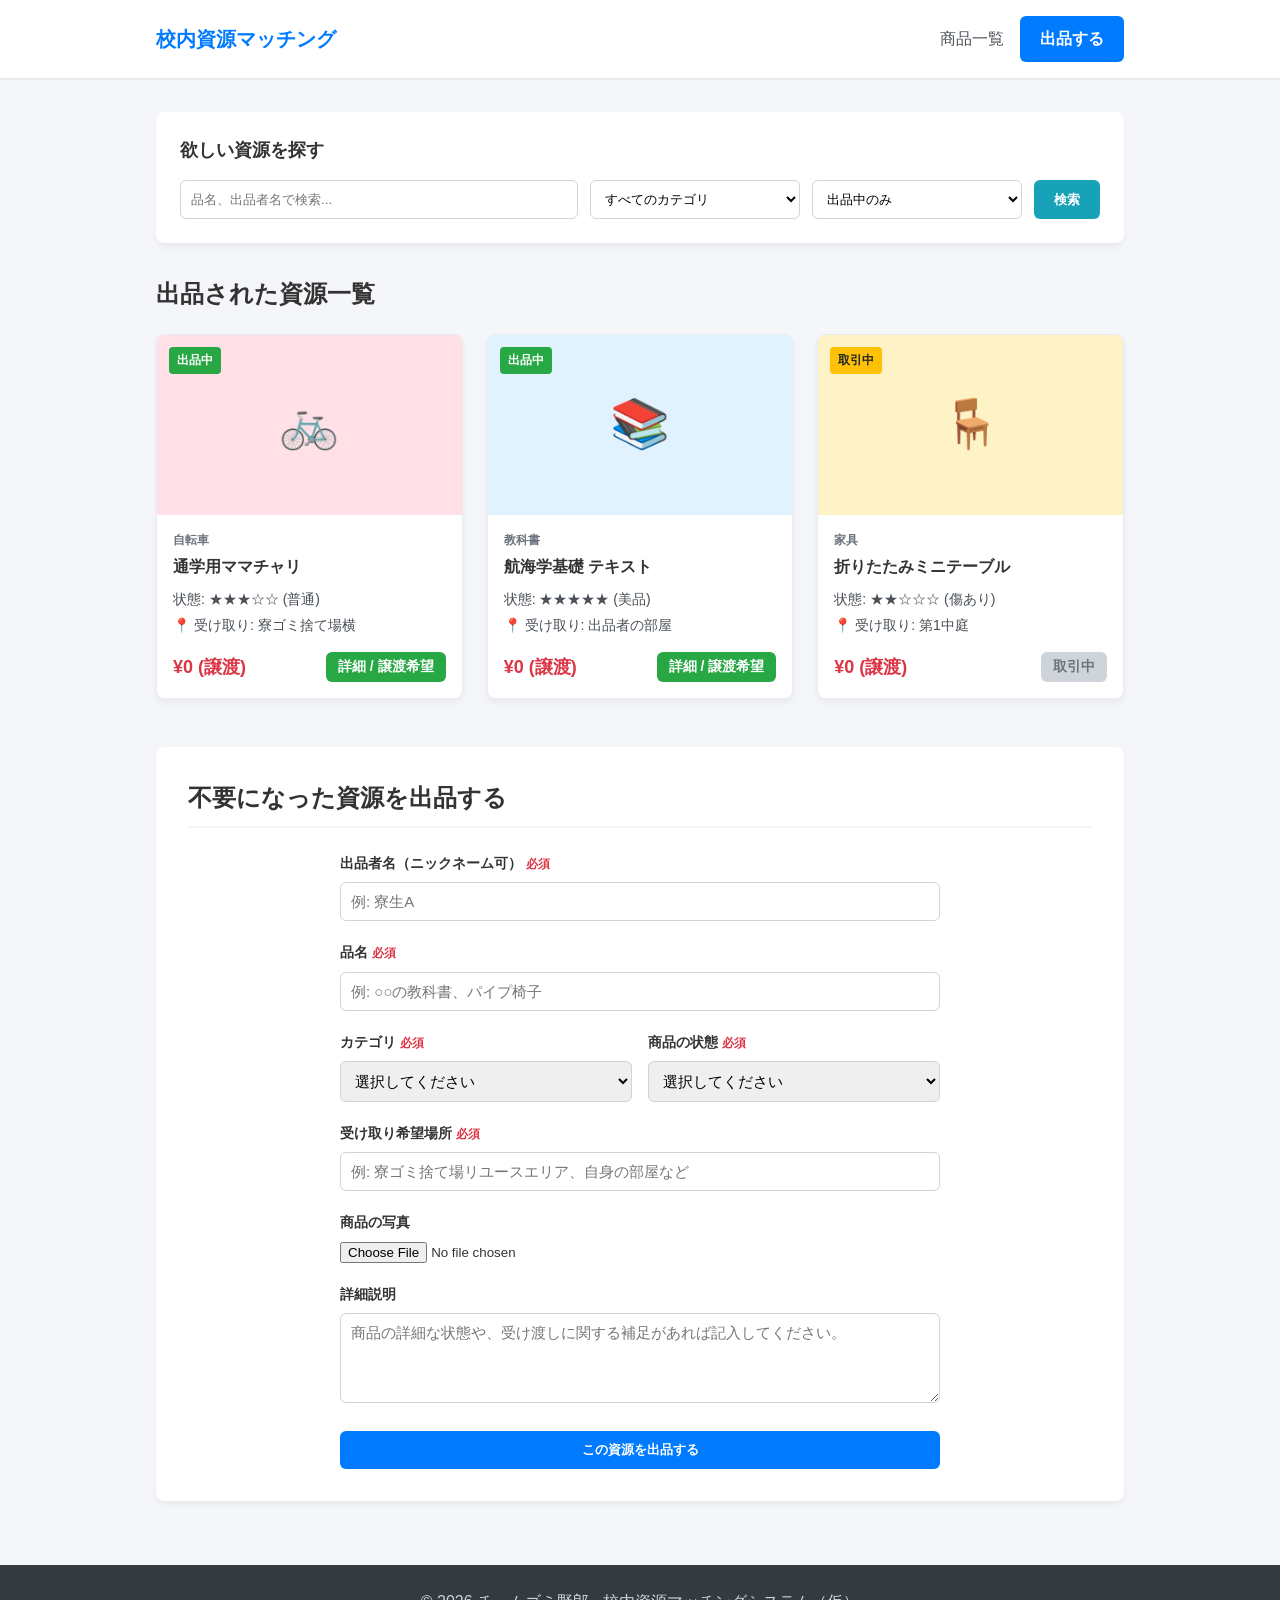
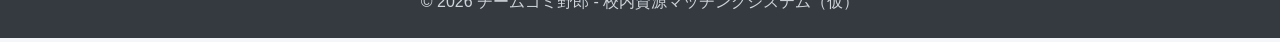
==== Pages/main.html @ 3bc469ee "added main.html and style.css for the webpages of buyer and seller (references)" ====
<!DOCTYPE html>
<html lang="ja">
<head>
    <meta charset="UTF-8">
    <meta name="viewport" content="width=device-width, initial-scale=1.0">
    <title>校内資源マッチングシステム（仮）</title>
    <link rel="stylesheet" href="style.css">
</head>
<body>

    <!-- ヘッダー -->
    <header class="header">
        <div class="header-container">
            <h1 class="logo">校内資源マッチング</h1>
            <nav class="nav">
                <a href="#product-list" class="nav-link">商品一覧</a>
                <a href="#sell-form" class="btn btn-primary">出品する</a>
            </nav>
        </div>
    </header>

    <main class="main-container">

        <!-- 検索・絞り込みエリア -->
        <section class="search-section">
            <h2>欲しい資源を探す</h2>
            <form class="search-form" onsubmit="return false;">
                <input type="text" placeholder="品名、出品者名で検索..." class="search-input">
                <select class="search-select">
                    <option value="">すべてのカテゴリ</option>
                    <option value="bicycle">自転車</option>
                    <option value="furniture">家具</option>
                    <option value="textbook">教科書</option>
                    <option value="others">その他</option>
                </select>
                <select class="search-select">
                    <option value="available">出品中のみ</option>
                    <option value="all">すべて表示</option>
                </select>
                <button type="button" class="btn btn-search">検索</button>
            </form>
        </section>

        <!-- 商品一覧エリア -->
        <section id="product-list" class="products-section">
            <h2>出品された資源一覧</h2>
            <div class="products-grid">
                
                <!-- 商品カード 1 -->
                <div class="product-card">
                    <div class="product-badge badge-available">出品中</div>
                    <div class="product-img-placeholder" style="background-color: #ffe0e6; color: #ff4d6d;">🚲</div>
                    <div class="product-info">
                        <span class="product-category">自転車</span>
                        <h3 class="product-title">通学用ママチャリ</h3>
                        <p class="product-status-text">状態: ★★★☆☆ (普通)</p>
                        <p class="product-location">📍 受け取り: 寮ゴミ捨て場横</p>
                        <div class="product-footer">
                            <span class="product-price">¥0 (譲渡)</span>
                            <button class="btn btn-secondary btn-sm">詳細 / 譲渡希望</button>
                        </div>
                    </div>
                </div>

                <!-- 商品カード 2 -->
                <div class="product-card">
                    <div class="product-badge badge-available">出品中</div>
                    <div class="product-img-placeholder" style="background-color: #e0f2fe; color: #0284c7;">📚</div>
                    <div class="product-info">
                        <span class="product-category">教科書</span>
                        <h3 class="product-title">航海学基礎 テキスト</h3>
                        <p class="product-status-text">状態: ★★★★★ (美品)</p>
                        <p class="product-location">📍 受け取り: 出品者の部屋</p>
                        <div class="product-footer">
                            <span class="product-price">¥0 (譲渡)</span>
                            <button class="btn btn-secondary btn-sm">詳細 / 譲渡希望</button>
                        </div>
                    </div>
                </div>

                <!-- 商品カード 3 -->
                <div class="product-card">
                    <div class="product-badge badge-trading">取引中</div>
                    <div class="product-img-placeholder" style="background-color: #fef3c7; color: #d97706;">🪑</div>
                    <div class="product-info">
                        <span class="product-category">家具</span>
                        <h3 class="product-title">折りたたみミニテーブル</h3>
                        <p class="product-status-text">状態: ★★☆☆☆ (傷あり)</p>
                        <p class="product-location">📍 受け取り: 第1中庭</p>
                        <div class="product-footer">
                            <span class="product-price">¥0 (譲渡)</span>
                            <button class="btn btn-disabled btn-sm" disabled>取引中</button>
                        </div>
                    </div>
                </div>

            </div>
        </section>

        <!-- 出品フォームエリア -->
        <section id="sell-form" class="sell-section">
            <h2>不要になった資源を出品する</h2>
            <form class="form-container" onsubmit="return false;">
                <div class="form-group">
                    <label class="form-label">出品者名（ニックネーム可） <span class="required">必須</span></label>
                    <input type="text" class="form-control" placeholder="例: 寮生A" required>
                </div>

                <div class="form-group">
                    <label class="form-label">品名 <span class="required">必須</span></label>
                    <input type="text" class="form-control" placeholder="例: ○○の教科書、パイプ椅子" required>
                </div>

                <div class="form-row">
                    <div class="form-group">
                        <label class="form-label">カテゴリ <span class="required">必須</span></label>
                        <select class="form-control" required>
                            <option value="">選択してください</option>
                            <option value="bicycle">自転車</option>
                            <option value="furniture">家具</option>
                            <option value="textbook">教科書</option>
                            <option value="others">その他</option>
                        </select>
                    </div>
                    <div class="form-group">
                        <label class="form-label">商品の状態 <span class="required">必須</span></label>
                        <select class="form-control" required>
                            <option value="">選択してください</option>
                            <option value="5">★★★★★ (未使用に近い)</option>
                            <option value="4">★★★★☆ (目立った傷なし)</option>
                            <option value="3">★★★☆☆ (やや傷あり・普通)</option>
                            <option value="2">★★☆☆☆ (状態が悪い)</option>
                        </select>
                    </div>
                </div>

                <div class="form-group">
                    <label class="form-label">受け取り希望場所 <span class="required">必須</span></label>
                    <input type="text" class="form-control" placeholder="例: 寮ゴミ捨て場リユースエリア、自身の部屋など" required>
                </div>

                <div class="form-group">
                    <label class="form-label">商品の写真</label>
                    <input type="file" class="form-control-file">
                </div>

                <div class="form-group">
                    <label class="form-label">詳細説明</label>
                    <textarea class="form-control text-area" rows="4" placeholder="商品の詳細な状態や、受け渡しに関する補足があれば記入してください。"></textarea>
                </div>

                <button type="submit" class="btn btn-primary btn-block">この資源を出品する</button>
            </form>
        </section>

    </main>

    <!-- フッター -->
    <footer class="footer">
        <p>&copy; 2026 チームゴミ野郎 - 校内資源マッチングシステム（仮）</p>
    </footer>

</body>
</html>
---- Pages/style.css ----
/* ==========================================
   共通・リセット設定
   ========================================== */
* {
    box-sizing: border-box; /* サイズ計算のズレを防ぐ */
    margin: 0;
    padding: 0;
}

body {
    font-family: 'Helvetica Neue', Arial, sans-serif;
    background-color: #f4f6f9;
    color: #333;
    line-height: 1.6;
}

/* ==========================================
   レイアウト・コンテナ
   ========================================== */
.main-container {
    max-width: 1000px;
    margin: 32px auto;
    padding: 0 16px;
}

/* ==========================================
   コンポーネント: ボタン
   ========================================== */
.btn {
    display: inline-block;
    padding: 10px 20px;
    border: none;
    border-radius: 6px;
    font-weight: bold;
    cursor: pointer;
    text-decoration: none;
    transition: background-color 0.2s;
    text-align: center;
}

.btn-primary {
    background-color: #007bff;
    color: #fff;
}
.btn-primary:hover {
    background-color: #0056b3;
}

.btn-secondary {
    background-color: #28a745;
    color: #fff;
}
.btn-secondary:hover {
    background-color: #218838;
}

.btn-search {
    background-color: #17a2b8;
    color: #fff;
}
.btn-search:hover {
    background-color: #138496;
}

.btn-disabled {
    background-color: #ced4da;
    color: #6c757d;
    cursor: not-allowed;
}

.btn-sm {
    padding: 6px 12px;
    font-size: 14px;
}

.btn-block {
    display: block;
    width: 100%;
}

/* ==========================================
   ヘッダー & フッター
   ========================================== */
.header {
    background-color: #fff;
    border-bottom: 2px solid #e9ecef;
    position: sticky;
    top: 0;
    z-index: 100;
}

.header-container {
    max-width: 1000px;
    margin: 0 auto;
    padding: 16px;
    display: flex;
    justify-content: space-between;
    align-items: center;
}

.logo {
    font-size: 20px;
    color: #007bff;
}

.nav {
    display: flex;
    align-items: center;
    gap: 16px;
}

.nav-link {
    color: #495057;
    text-decoration: none;
    font-weight: 500;
}

.nav-link:hover {
    color: #007bff;
}

.footer {
    text-align: center;
    padding: 24px;
    background-color: #343a40;
    color: #ced4da;
    margin-top: 64px;
}

/* ==========================================
   検索セクション
   ========================================== */
.search-section {
    background-color: #fff;
    padding: 24px;
    border-radius: 8px;
    box-shadow: 0 4px 6px rgba(0,0,0,0.05);
    margin-bottom: 32px;
}

.search-section h2 {
    margin-bottom: 16px;
    font-size: 18px;
}

.search-form {
    display: flex;
    gap: 12px;
    flex-wrap: wrap;
}

.search-input {
    flex: 2;
    min-width: 200px;
    padding: 10px;
    border: 1px solid #ced4da;
    border-radius: 6px;
}

.search-select {
    flex: 1;
    min-width: 150px;
    padding: 10px;
    border: 1px solid #ced4da;
    border-radius: 6px;
    background-color: #fff;
}

/* ==========================================
   商品一覧（グリッド）
   ========================================== */
.products-section {
    margin-bottom: 48px;
}

.products-section h2 {
    margin-bottom: 20px;
}

.products-grid {
    display: grid;
    grid-template-columns: repeat(auto-fill, minmax(280px, 1fr));
    gap: 24px;
}

.product-card {
    background-color: #fff;
    border-radius: 8px;
    overflow: hidden;
    box-shadow: 0 4px 6px rgba(0,0,0,0.05);
    position: relative;
    border: 1px solid #e9ecef;
    display: flex;
    flex-direction: column;
}

.product-badge {
    position: absolute;
    top: 12px;
    left: 12px;
    padding: 4px 8px;
    border-radius: 4px;
    font-size: 12px;
    font-weight: bold;
    z-index: 1;
}

.badge-available {
    background-color: #28a745;
    color: #fff;
}

.badge-trading {
    background-color: #ffc107;
    color: #212529;
}

.product-img-placeholder {
    height: 180px;
    display: flex;
    align-items: center;
    justify-content: center;
    font-size: 48px;
}

.product-info {
    padding: 16px;
    display: flex;
    flex-direction: column;
    flex-grow: 1;
}

.product-category {
    font-size: 12px;
    color: #6c757d;
    text-transform: uppercase;
    font-weight: bold;
}

.product-title {
    font-size: 16px;
    margin: 4px 0 8px 0;
}

.product-status-text, .product-location {
    font-size: 14px;
    color: #495057;
    margin-bottom: 4px;
}

.product-footer {
    margin-top: auto;
    padding-top: 12px;
    display: flex;
    justify-content: space-between;
    align-items: center;
}

.product-price {
    font-size: 18px;
    font-weight: bold;
    color: #dc3545;
}

/* ==========================================
   出品フォームセクション
   ========================================== */
.sell-section {
    background-color: #fff;
    padding: 32px;
    border-radius: 8px;
    box-shadow: 0 4px 6px rgba(0,0,0,0.05);
}

.sell-section h2 {
    margin-bottom: 24px;
    border-bottom: 2px solid #f4f6f9;
    padding-bottom: 8px;
}

.form-container {
    max-width: 600px;
    margin: 0 auto;
}

.form-group {
    margin-bottom: 20px;
}

.form-row {
    display: flex;
    gap: 16px;
}

.form-row .form-group {
    flex: 1;
}

.form-label {
    display: block;
    font-weight: bold;
    margin-bottom: 8px;
    font-size: 14px;
}

.required {
    color: #dc3545;
    font-size: 12px;
    vertical-align: middle;
}

.form-control {
    width: 100%;
    padding: 10px;
    border: 1px solid #ced4da;
    border-radius: 6px;
    font-size: 15px;
}

.form-control:focus {
    border-color: #80bdff;
    outline: none;
}

.form-control-file {
    display: block;
    margin-top: 4px;
}

.text-area {
    resize: vertical;
}

/* ==========================================
   レスポンシブ対応 (スマートフォン用)
   ========================================== */
@media (max-width: 600px) {
    .header-container {
        flex-direction: column;
        gap: 12px;
    }
    .search-form {
        flex-direction: column;
    }
    .form-row {
        flex-direction: column;
        gap: 0;
    }
    .main-container {
        margin: 16px auto;
    }
    .sell-section {
        padding: 16px;
    }
}
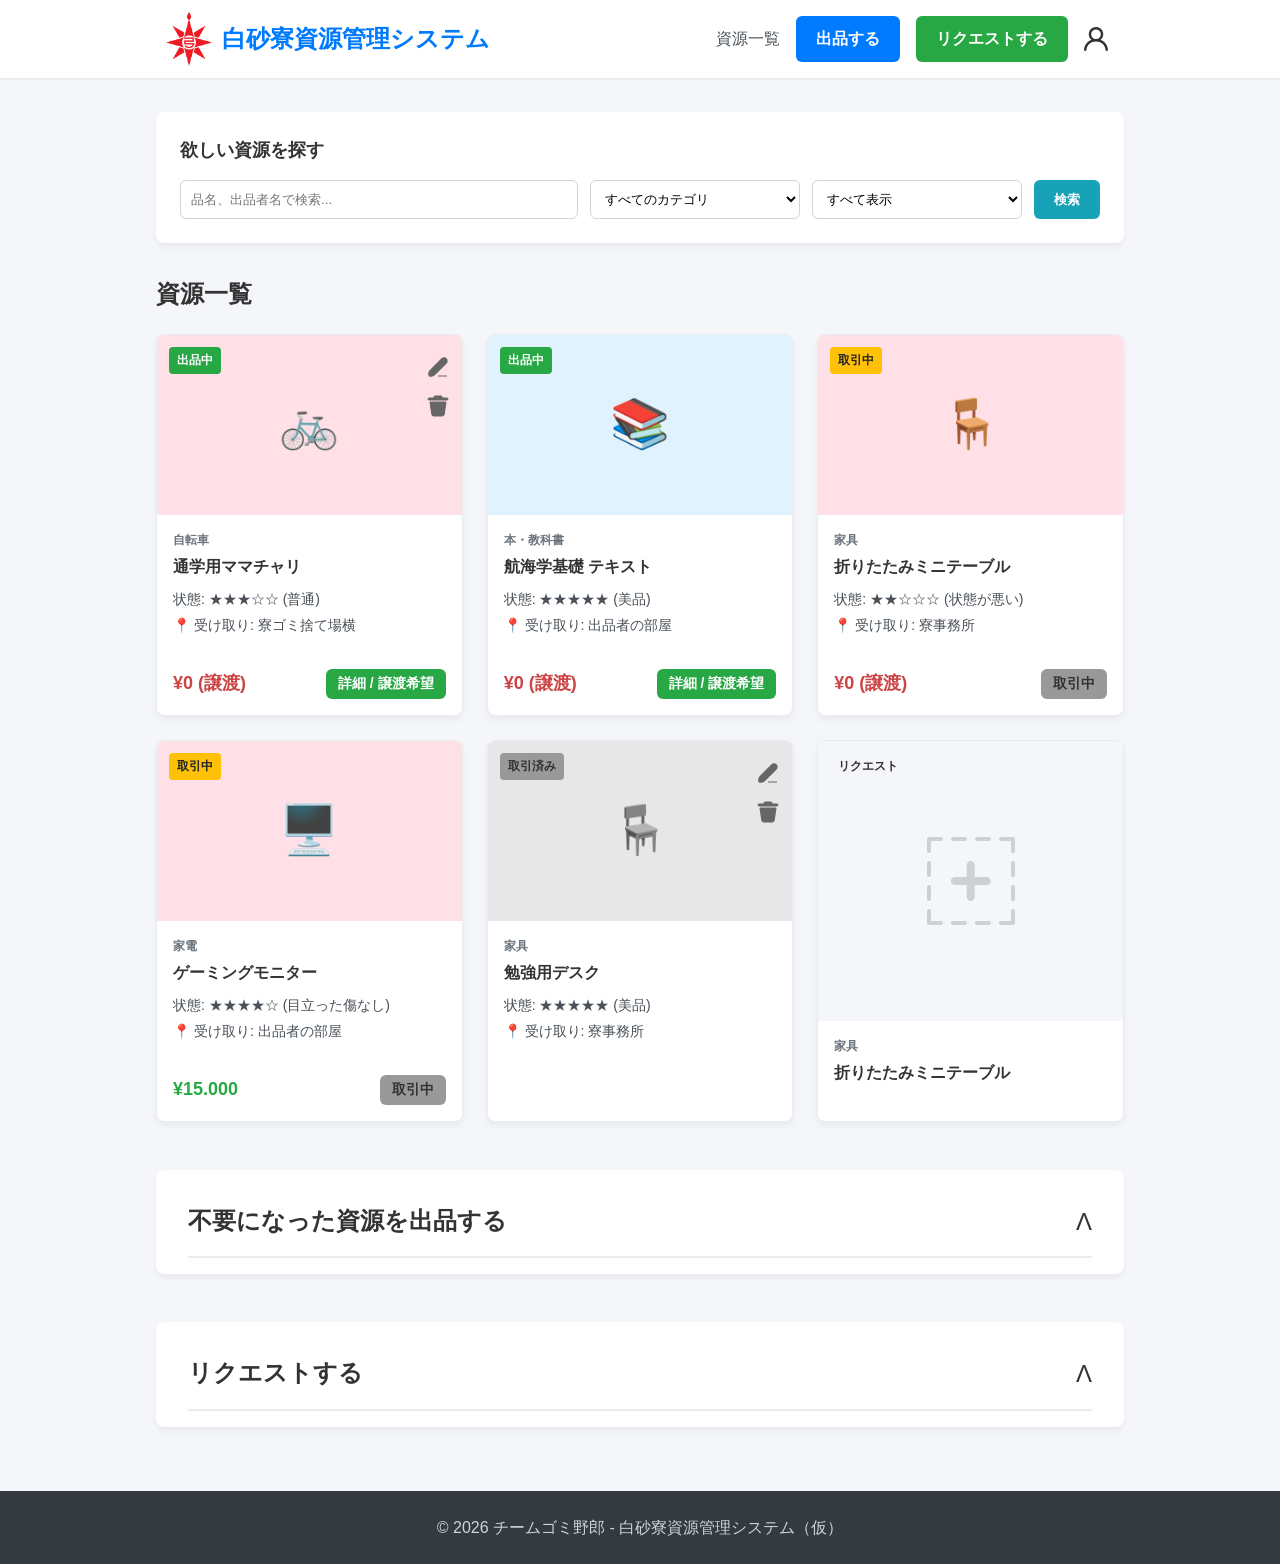
==== commit df9b3738: "リクエストフォームを追加、スクロール・フォーム展開を実装、レイアウト・アニメーション・色調整、カテゴリ・表示設定を追加、商品ー＞資源へ書き換え、ナビゲーションアイテムを追加、資源アイテムのボタン色設定" ====
--- a/Pages/main.html
+++ b/Pages/main.html
@@ -3,7 +3,7 @@
 <head>
     <meta charset="UTF-8">
     <meta name="viewport" content="width=device-width, initial-scale=1.0">
-    <title>校内資源マッチングシステム（仮）</title>
+    <title>白砂寮資源管理システム（仮）</title>
     <link rel="stylesheet" href="style.css">
 </head>
 <body>
@@ -11,10 +11,28 @@
     <!-- ヘッダー -->
     <header class="header">
         <div class="header-container">
-            <h1 class="logo">校内資源マッチング</h1>
+            <div class="header-banner">
+                <img src="../Resources/Images/YugeLogo.png" width="50px">
+                <h1 class="logo">白砂寮資源管理システム</h1>
+            </div>
             <nav class="nav">
-                <a href="#product-list" class="nav-link">商品一覧</a>
-                <a href="#sell-form" class="btn btn-primary">出品する</a>
+                <span id="button-goto-product-list" class="nav-link">資源一覧</span>
+                <span id="button-goto-sell-section" class="btn btn-primary">出品する</span>
+                <span id="button-goto-request-section" class="btn btn-secondary">リクエストする</span>
+                <a style="height: 24px;" href="profile.html">
+                    <svg width="24px" class="btn-svg btn-profile" style="margin-right: 16px;" viewBox="0 0 20 20" version="1.1" xmlns="http://www.w3.org/2000/svg" xmlns:xlink="http://www.w3.org/1999/xlink">
+                        <g id="Page-1" stroke="none" stroke-width="1" fill-rule="evenodd">
+                            <g id="Dribbble-Light-Preview" transform="translate(-180.000000, -2159.000000)">
+                                <g id="icons" transform="translate(56.000000, 160.000000)">
+                                    <path d="M134,2008.99998 C131.783496,2008.99998 129.980955,2007.20598 129.980955,2004.99998 C129.980955,2002.79398 131.783496,2000.99998 134,2000.99998 C136.216504,2000.99998 138.019045,2002.79398 138.019045,2004.99998 C138.019045,2007.20598 136.216504,2008.99998 134,2008.99998 M137.775893,2009.67298 C139.370449,2008.39598 140.299854,2006.33098 139.958235,2004.06998 C139.561354,2001.44698 137.368965,1999.34798 134.722423,1999.04198 C131.070116,1998.61898 127.971432,2001.44898 127.971432,2004.99998 C127.971432,2006.88998 128.851603,2008.57398 130.224107,2009.67298 C126.852128,2010.93398 124.390463,2013.89498 124.004634,2017.89098 C123.948368,2018.48198 124.411563,2018.99998 125.008391,2018.99998 C125.519814,2018.99998 125.955881,2018.61598 126.001095,2018.10898 C126.404004,2013.64598 129.837274,2010.99998 134,2010.99998 C138.162726,2010.99998 141.595996,2013.64598 141.998905,2018.10898 C142.044119,2018.61598 142.480186,2018.99998 142.991609,2018.99998 C143.588437,2018.99998 144.051632,2018.48198 143.995366,2017.89098 C143.609537,2013.89498 141.147872,2010.93398 137.775893,2009.67298" id="profile-[#1341]">
+
+                    </path>
+                                </g>
+                            </g>
+                        </g>
+                    </svg>
+                </a>
+                
             </nav>
         </div>
     </header>
@@ -30,12 +48,18 @@
                     <option value="">すべてのカテゴリ</option>
                     <option value="bicycle">自転車</option>
                     <option value="furniture">家具</option>
-                    <option value="textbook">教科書</option>
+                    <option value="textbook">本・教科書</option>
+                    <option value="clothes">衣類</option>
+                    <option value="electronic">家電</option>
+                    <option value="outdoor">アウトドア</option>
+                    <option value="tools">工具</option>
                     <option value="others">その他</option>
                 </select>
                 <select class="search-select">
+                    <option value="all">すべて表示</option>
+                    <option value="listed">出品のみ</option>
                     <option value="available">出品中のみ</option>
-                    <option value="all">すべて表示</option>
+                    <option value="request">リクエストのみ</option>
                 </select>
                 <button type="button" class="btn btn-search">検索</button>
             </form>
@@ -43,54 +67,132 @@
 
         <!-- 商品一覧エリア -->
         <section id="product-list" class="products-section">
-            <h2>出品された資源一覧</h2>
+            <h2>資源一覧</h2>
             <div class="products-grid">
                 
                 <!-- 商品カード 1 -->
-                <div class="product-card">
-                    <div class="product-badge badge-available">出品中</div>
-                    <div class="product-img-placeholder" style="background-color: #ffe0e6; color: #ff4d6d;">🚲</div>
+                <div class="product-card product-card-available">
+                    <div class="product-badge">出品中</div>
+                    <div class="product-owner-actions">
+                        <div class="btn-svg btn-edit">
+                            <svg width="24px" height="24px" viewBox="0 0 24 24" xmlns="http://www.w3.org/2000/svg">
+                            <path d="M20.1497 7.93997L8.27971 19.81C7.21971 20.88 4.04971 21.3699 3.27971 20.6599C2.50971 19.9499 3.06969 16.78 4.12969 15.71L15.9997 3.84C16.5478 3.31801 17.2783 3.03097 18.0351 3.04019C18.7919 3.04942 19.5151 3.35418 20.0503 3.88938C20.5855 4.42457 20.8903 5.14781 20.8995 5.90463C20.9088 6.66146 20.6217 7.39189 20.0997 7.93997H20.1497Z" stroke-width="1.5" stroke-linecap="round" stroke-linejoin="round"/>
+                            <path d="M21 21H12"/>
+                            </svg>
+                        </div>
+                        <div class="btn-svg btn-delete">
+                            <svg width="24px" height="24px" viewBox="0 0 24 24" xmlns="http://www.w3.org/2000/svg"><path d="M5.755,20.283,4,8H20L18.245,20.283A2,2,0,0,1,16.265,22H7.735A2,2,0,0,1,5.755,20.283ZM21,4H16V3a1,1,0,0,0-1-1H9A1,1,0,0,0,8,3V4H3A1,1,0,0,0,3,6H21a1,1,0,0,0,0-2Z"/></svg>
+                        </div>
+                    </div>
+                    
+                    <div class="product-img-container">
+                        <div class="product-img-placeholder" style="background-color: #ffe0e6; color: #ff4d6d;">🚲</div>
+                    </div>
                     <div class="product-info">
                         <span class="product-category">自転車</span>
                         <h3 class="product-title">通学用ママチャリ</h3>
                         <p class="product-status-text">状態: ★★★☆☆ (普通)</p>
                         <p class="product-location">📍 受け取り: 寮ゴミ捨て場横</p>
                         <div class="product-footer">
-                            <span class="product-price">¥0 (譲渡)</span>
-                            <button class="btn btn-secondary btn-sm">詳細 / 譲渡希望</button>
+                            <span class="product-price free">¥0 (譲渡)</span>
+                            <button class="btn btn-sm">詳細 / 譲渡希望</button>
                         </div>
                     </div>
                 </div>
 
                 <!-- 商品カード 2 -->
-                <div class="product-card">
-                    <div class="product-badge badge-available">出品中</div>
-                    <div class="product-img-placeholder" style="background-color: #e0f2fe; color: #0284c7;">📚</div>
-                    <div class="product-info">
-                        <span class="product-category">教科書</span>
+                <div class="product-card product-card-available">
+                    <div class="product-badge">出品中</div>
+                    <div class="product-img-container">
+                        <div class="product-img-placeholder" style="background-color: #e0f2fe; color: #0284c7;">📚</div>
+                    </div>
+                    <div class="product-info">
+                        <span class="product-category">本・教科書</span>
                         <h3 class="product-title">航海学基礎 テキスト</h3>
                         <p class="product-status-text">状態: ★★★★★ (美品)</p>
                         <p class="product-location">📍 受け取り: 出品者の部屋</p>
                         <div class="product-footer">
-                            <span class="product-price">¥0 (譲渡)</span>
-                            <button class="btn btn-secondary btn-sm">詳細 / 譲渡希望</button>
+                            <span class="product-price free">¥0 (譲渡)</span>
+                            <button class="btn btn-sm">詳細 / 譲渡希望</button>
                         </div>
                     </div>
                 </div>
 
                 <!-- 商品カード 3 -->
-                <div class="product-card">
-                    <div class="product-badge badge-trading">取引中</div>
-                    <div class="product-img-placeholder" style="background-color: #fef3c7; color: #d97706;">🪑</div>
+                <div class="product-card product-card-trading">
+                    <div class="product-badge">取引中</div>
+                    <div class="product-img-container">
+                        <div class="product-img-placeholder" style="background-color: #ffe0e6; color: #d97706;">🪑</div>
+                    </div>
                     <div class="product-info">
                         <span class="product-category">家具</span>
                         <h3 class="product-title">折りたたみミニテーブル</h3>
-                        <p class="product-status-text">状態: ★★☆☆☆ (傷あり)</p>
-                        <p class="product-location">📍 受け取り: 第1中庭</p>
+                        <p class="product-status-text">状態: ★★☆☆☆ (状態が悪い)</p>
+                        <p class="product-location">📍 受け取り: 寮事務所</p>
                         <div class="product-footer">
-                            <span class="product-price">¥0 (譲渡)</span>
-                            <button class="btn btn-disabled btn-sm" disabled>取引中</button>
-                        </div>
+                            <span class="product-price free">¥0 (譲渡)</span>
+                            <button class="btn btn-sm">取引中</button>
+                        </div>
+                    </div>
+                </div>
+
+                <div class="product-card product-card-trading">
+                    <div class="product-badge">取引中</div>
+                    <div class="product-img-container">
+                        <div class="product-img-placeholder" style="background-color: #ffe0e6; color: #d97706;">🖥️</div>
+                    </div>
+                    <div class="product-info">
+                        <span class="product-category">家電</span>
+                        <h3 class="product-title">ゲーミングモニター</h3>
+                        <p class="product-status-text">状態: ★★★★☆ (目立った傷なし)</p>
+                        <p class="product-location">📍 受け取り: 出品者の部屋</p>
+                        <div class="product-footer">
+                            <span class="product-price paid">¥15.000</span>
+                            <button class="btn btn-sm">取引中</button>
+                        </div>
+                    </div>
+                </div>
+
+                <div class="product-card product-card-taken">
+                    <div class="product-badge">取引済み</div>
+                    <div class="product-owner-actions">
+                        <div class="btn-svg btn-edit">
+                            <svg width="24px" height="24px" viewBox="0 0 24 24" xmlns="http://www.w3.org/2000/svg">
+                            <path d="M20.1497 7.93997L8.27971 19.81C7.21971 20.88 4.04971 21.3699 3.27971 20.6599C2.50971 19.9499 3.06969 16.78 4.12969 15.71L15.9997 3.84C16.5478 3.31801 17.2783 3.03097 18.0351 3.04019C18.7919 3.04942 19.5151 3.35418 20.0503 3.88938C20.5855 4.42457 20.8903 5.14781 20.8995 5.90463C20.9088 6.66146 20.6217 7.39189 20.0997 7.93997H20.1497Z" stroke-width="1.5" stroke-linecap="round" stroke-linejoin="round"/>
+                            <path d="M21 21H12"/>
+                            </svg>
+                        </div>
+                        <div class="btn-svg btn-delete">
+                            <svg width="24px" height="24px" viewBox="0 0 24 24" xmlns="http://www.w3.org/2000/svg"><path d="M5.755,20.283,4,8H20L18.245,20.283A2,2,0,0,1,16.265,22H7.735A2,2,0,0,1,5.755,20.283ZM21,4H16V3a1,1,0,0,0-1-1H9A1,1,0,0,0,8,3V4H3A1,1,0,0,0,3,6H21a1,1,0,0,0,0-2Z"/></svg>
+                        </div>
+                    </div>
+                    
+                    <div class="product-img-container">
+                        <div class="product-img-placeholder" style="background-color: #ffe0e6; color: #d97706;">🪑</div>
+                    </div>
+                    <!-- <div class="product-img-placeholder" style="background-color: #fef3c7; color: #d97706;">🪑</div> -->
+                    <div class="product-info">
+                        <span class="product-category">家具</span>
+                        <h3 class="product-title">勉強用デスク</h3>
+                        <p class="product-status-text">状態: ★★★★★ (美品)</p>
+                        <p class="product-location">📍 受け取り: 寮事務所</p>
+                    </div>
+                </div>
+
+                <div class="product-card product-card-request">
+                    <div class="product-badge">リクエスト</div>
+                    <div class="product-img-container">
+                        <div class="product-img-placeholder" style="background-color: #ffe0e6; color: #d97706;">
+                            <svg width="128px" height="128px" viewBox="0 0 32 32" version="1.1" xmlns="http://www.w3.org/2000/svg">
+                            <title>add</title>
+                            <path d="M26.5 27h-3c-0.276 0-0.5-0.224-0.5-0.5s0.224-0.5 0.5-0.5h2.5v-2.5c0-0.276 0.224-0.5 0.5-0.5 0.275 0 0.5 0.224 0.5 0.5v3c0 0.276-0.225 0.5-0.5 0.5zM26.5 21c-0.276 0-0.5-0.224-0.5-0.5v-3c0-0.276 0.224-0.5 0.5-0.5 0.275 0 0.5 0.224 0.5 0.5v3c0 0.276-0.225 0.5-0.5 0.5zM26.5 15c-0.276 0-0.5-0.224-0.5-0.5v-3c0-0.276 0.224-0.5 0.5-0.5 0.275 0 0.5 0.224 0.5 0.5v3c0 0.276-0.225 0.5-0.5 0.5zM26.5 9c-0.276 0-0.5-0.224-0.5-0.5v-2.5h-2.5c-0.276 0-0.5-0.224-0.5-0.5s0.224-0.5 0.5-0.5h3c0.275 0 0.5 0.224 0.5 0.5v3c0 0.276-0.225 0.5-0.5 0.5zM20.5 27h-3c-0.276 0-0.5-0.224-0.5-0.5s0.224-0.5 0.5-0.5h3c0.275 0 0.5 0.224 0.5 0.5s-0.225 0.5-0.5 0.5zM20.5 6h-3c-0.276 0-0.5-0.224-0.5-0.5s0.224-0.5 0.5-0.5h3c0.275 0 0.5 0.224 0.5 0.5s-0.225 0.5-0.5 0.5zM19.938 15c0.552 0 1 0.447 1 1 0 0.552-0.448 1-1 1h-3v3c0 0.552-0.448 1-1 1-0.553 0-1-0.448-1-1v-3h-3c-0.552 0-1-0.448-1-1 0-0.553 0.447-1 1-1h3v-3c0-0.553 0.447-1 1-1 0.552 0 1 0.447 1 1v3h3zM14.5 6h-3c-0.276 0-0.5-0.224-0.5-0.5s0.224-0.5 0.5-0.5h3c0.275 0 0.5 0.224 0.5 0.5s-0.225 0.5-0.5 0.5zM8.5 27h-3c-0.276 0-0.5-0.224-0.5-0.5v-3c0-0.276 0.224-0.5 0.5-0.5s0.5 0.224 0.5 0.5v2.5h2.5c0.276 0 0.5 0.224 0.5 0.5s-0.224 0.5-0.5 0.5zM8.5 6h-2.5v2.5c0 0.276-0.224 0.5-0.5 0.5s-0.5-0.224-0.5-0.5v-3c0-0.276 0.224-0.5 0.5-0.5h3c0.276 0 0.5 0.224 0.5 0.5s-0.224 0.5-0.5 0.5zM5.5 11c0.276 0 0.5 0.224 0.5 0.5v3c0 0.276-0.224 0.5-0.5 0.5s-0.5-0.224-0.5-0.5v-3c0-0.276 0.224-0.5 0.5-0.5zM5.5 17c0.276 0 0.5 0.224 0.5 0.5v3c0 0.276-0.224 0.5-0.5 0.5s-0.5-0.224-0.5-0.5v-3c0-0.276 0.224-0.5 0.5-0.5zM11.5 26h3c0.275 0 0.5 0.224 0.5 0.5s-0.225 0.5-0.5 0.5h-3c-0.276 0-0.5-0.224-0.5-0.5s0.224-0.5 0.5-0.5z"></path>
+                            </svg>
+                        </div>
+                    </div>
+                    <!-- <div class="product-img-placeholder" style="background-color: #fef3c7; color: #d97706;">🪑</div> -->
+                    <div class="product-info">
+                        <span class="product-category">家具</span>
+                        <h3 class="product-title">折りたたみミニテーブル</h3>
                     </div>
                 </div>
 
@@ -98,67 +200,185 @@
         </section>
 
         <!-- 出品フォームエリア -->
-        <section id="sell-form" class="sell-section">
-            <h2>不要になった資源を出品する</h2>
-            <form class="form-container" onsubmit="return false;">
-                <div class="form-group">
-                    <label class="form-label">出品者名（ニックネーム可） <span class="required">必須</span></label>
-                    <input type="text" class="form-control" placeholder="例: 寮生A" required>
-                </div>
-
-                <div class="form-group">
-                    <label class="form-label">品名 <span class="required">必須</span></label>
-                    <input type="text" class="form-control" placeholder="例: ○○の教科書、パイプ椅子" required>
-                </div>
-
-                <div class="form-row">
-                    <div class="form-group">
-                        <label class="form-label">カテゴリ <span class="required">必須</span></label>
-                        <select class="form-control" required>
-                            <option value="">選択してください</option>
-                            <option value="bicycle">自転車</option>
-                            <option value="furniture">家具</option>
-                            <option value="textbook">教科書</option>
-                            <option value="others">その他</option>
-                        </select>
-                    </div>
-                    <div class="form-group">
-                        <label class="form-label">商品の状態 <span class="required">必須</span></label>
-                        <select class="form-control" required>
-                            <option value="">選択してください</option>
-                            <option value="5">★★★★★ (未使用に近い)</option>
-                            <option value="4">★★★★☆ (目立った傷なし)</option>
-                            <option value="3">★★★☆☆ (やや傷あり・普通)</option>
-                            <option value="2">★★☆☆☆ (状態が悪い)</option>
-                        </select>
-                    </div>
-                </div>
-
-                <div class="form-group">
-                    <label class="form-label">受け取り希望場所 <span class="required">必須</span></label>
-                    <input type="text" class="form-control" placeholder="例: 寮ゴミ捨て場リユースエリア、自身の部屋など" required>
-                </div>
-
-                <div class="form-group">
-                    <label class="form-label">商品の写真</label>
-                    <input type="file" class="form-control-file">
-                </div>
-
-                <div class="form-group">
-                    <label class="form-label">詳細説明</label>
-                    <textarea class="form-control text-area" rows="4" placeholder="商品の詳細な状態や、受け渡しに関する補足があれば記入してください。"></textarea>
-                </div>
-
-                <button type="submit" class="btn btn-primary btn-block">この資源を出品する</button>
-            </form>
+        <section id="sell-form" class="form-section">
+            <div class="container-generic">
+                <div class="container-header">
+                    <h2 class="container-header-title">不要になった資源を出品する</h2>
+                    <div class="btn-container-expand">V</div>
+                </div>
+                <div class="container-generic-item">
+                    <form class="form-container" onsubmit="return false;">
+                        <br>
+                        <div class="form-group">
+                            <label class="form-label">出品者名（ニックネーム可） <span class="required">必須</span></label>
+                            <input type="text" class="form-control" placeholder="例: 寮生A" required>
+                        </div>
+
+                        <div class="form-group">
+                            <label class="form-label">品名 <span class="required">必須</span></label>
+                            <input type="text" class="form-control" placeholder="例: ○○の教科書、パイプ椅子" required>
+                        </div>
+
+                        <div class="form-row">
+                            <div class="form-group">
+                                <label class="form-label">カテゴリ<span class="required">必須</span></label>
+                                <select class="form-control" required>
+                                    <option value="">選択してください</option>
+                                    <option value="bicycle">自転車</option>
+                                    <option value="furniture">家具</option>
+                                    <option value="textbook">本・教科書</option>
+                                    <option value="clothes">衣類</option>
+                                    <option value="electronic">家電</option>
+                                    <option value="outdoor">アウトドア</option>
+                                    <option value="tools">工具</option>
+                                    <option value="others">その他</option>
+                                </select>
+                            </div>
+                            <div class="form-group">
+                                <label class="form-label">商品の状態 <span class="required">必須</span></label>
+                                <select class="form-control" required>
+                                    <option value="">選択してください</option>
+                                    <option value="5">★★★★★ (未使用に近い・美品)</option>
+                                    <option value="4">★★★★☆ (目立った傷なし)</option>
+                                    <option value="3">★★★☆☆ (やや傷あり・普通)</option>
+                                    <option value="2">★★☆☆☆ (状態が悪い)</option>
+                                </select>
+                            </div>
+                        </div>
+
+                        <div class="form-group">
+                            <label class="form-label">受け取り希望場所 <span class="required">必須</span></label>
+                            <input type="text" class="form-control" placeholder="例: 寮ゴミ捨て場リユースエリア、自身の部屋など" required>
+                        </div>
+
+                        <div class="form-group">
+                            <label class="form-label">商品の写真</label>
+                            <input type="file" class="form-control-file">
+                        </div>
+
+                        <div class="form-group">
+                            <label class="form-label">詳細説明</label>
+                            <textarea class="form-control text-area" rows="4" placeholder="商品の詳細な状態や、受け渡しに関する補足があれば記入してください。"></textarea>
+                        </div>
+
+                        <button type="submit" class="btn btn-primary btn-block">この資源を出品する</button>
+                        <br>
+                    </form>
+                </div>
+            </div>
+        </section>
+
+        <section id="request-form" class="form-section">
+            <div class="container-generic">
+                <div class="container-header">
+                    <h2 class="container-header-title">リクエストする</h2>
+                    <div class="btn-container-expand">V</div>
+                </div>
+                <div class="container-generic-item">
+                    <form class="form-container" onsubmit="return false;">
+                        <br>
+
+                        <div class="form-group">
+                            <label class="form-label">品名 <span class="required">必須</span></label>
+                            <input type="text" class="form-control" placeholder="例: ○○の教科書、パイプ椅子" required>
+                        </div>
+
+                        <div class="form-row">
+                            <div class="form-group">
+                                <label class="form-label">カテゴリ<span class="required">必須</span></label>
+                                <select class="form-control" required>
+                                    <option value="">選択してください</option>
+                                    <option value="bicycle">自転車</option>
+                                    <option value="furniture">家具</option>
+                                    <option value="textbook">本・教科書</option>
+                                    <option value="clothes">衣類</option>
+                                    <option value="electronic">家電</option>
+                                    <option value="outdoor">アウトドア</option>
+                                    <option value="tools">工具</option>
+                                    <option value="others">その他</option>
+                                </select>
+                            </div>
+                            <div class="form-group">
+                                <label class="form-label">商品の状態</label>
+                                <select class="form-control">
+                                    <option value="">選択してください</option>
+                                    <option value="5">★★★★★以上 (未使用に近い・美品)</option>
+                                    <option value="4">★★★★☆以上 (目立った傷なし)</option>
+                                    <option value="3">★★★☆☆以上 (やや傷あり・普通)</option>
+                                    <option value="2">★★☆☆☆以上 (状態が悪い)</option>
+                                </select>
+                            </div>
+                        </div>
+
+                        <div class="form-group">
+                            <label class="form-label">リクエスト詳細</label>
+                            <textarea class="form-control text-area" rows="4" placeholder="リクエストの詳細や必要事項などがあれば記入してください。"></textarea>
+                        </div>
+
+                        <button type="submit" class="btn btn-primary btn-block">この資源を出品する</button>
+                        <br>
+                    </form>
+                </div>
+            </div>
         </section>
 
     </main>
 
     <!-- フッター -->
     <footer class="footer">
-        <p>&copy; 2026 チームゴミ野郎 - 校内資源マッチングシステム（仮）</p>
+        <p>&copy; 2026 チームゴミ野郎 - 白砂寮資源管理システム（仮）</p>
     </footer>
-
+    <script>
+        const headerContainer = document.querySelector(".header-container");
+        const sellSection = document.querySelector("#sell-form");
+        const requestSection = document.querySelector("#request-form");
+        const productsSection = document.querySelector(".products-section");
+
+        const forms = document.querySelectorAll(".form-section");
+        
+        const sellSectionGotoButton = document.querySelector("#button-goto-sell-section");
+        const productListGotoButton = document.querySelector("#button-goto-product-list");
+        const requestSectionGotoButton = document.querySelector("#button-goto-request-section");
+
+        const headerHeight = parseInt(window.getComputedStyle(headerContainer).getPropertyValue("height"));
+        
+        sellSectionGotoButton.addEventListener("click", () => {
+            const scrollCoord = sellSection.getBoundingClientRect().top + window.scrollY - headerHeight - (window.innerHeight * 0.025);
+            window.scrollTo({top: scrollCoord, behavior: "smooth"});
+
+            const containerExpandIcon = sellSection.querySelector(".btn-container-expand");
+            const containerItem = sellSection.querySelector(".container-generic-item");
+
+            containerExpandIcon.classList.add("expand");
+            containerItem.classList.add("expand");
+        });
+
+        productListGotoButton.addEventListener("click", () => {
+            const scrollCoord = productsSection.getBoundingClientRect().top + window.scrollY - headerHeight - (window.innerHeight * 0.025);
+            window.scrollTo({top: scrollCoord, behavior: "smooth"});
+        });
+
+        requestSectionGotoButton.addEventListener("click", () => {
+            const scrollCoord = requestSection.getBoundingClientRect().top + window.scrollY - headerHeight - (window.innerHeight * 0.025);
+            window.scrollTo({top: scrollCoord, behavior: "smooth"});
+
+            const containerExpandIcon = requestSection.querySelector(".btn-container-expand");
+            const containerItem = requestSection.querySelector(".container-generic-item");
+
+            containerExpandIcon.classList.add("expand");
+            containerItem.classList.add("expand");
+        });
+
+        forms.forEach(element => {
+            const containerHeader = element.querySelector(".container-header");
+            const containerExpandIcon = element.querySelector(".btn-container-expand");
+            const containerItem = element.querySelector(".container-generic-item");
+
+            containerHeader.addEventListener("click", () => {
+                containerExpandIcon.classList.toggle("expand");
+                containerItem.classList.toggle("expand");
+            });
+        });
+    </script>
 </body>
 </html>
--- a/Pages/style.css
+++ b/Pages/style.css
@@ -5,6 +5,18 @@
     box-sizing: border-box; /* サイズ計算のズレを防ぐ */
     margin: 0;
     padding: 0;
+}
+
+:root {
+    --available-color: #28a745;
+    --available-color-shaded: #218838;
+    --trading-color: #ffc107;
+    --trading-color-shaded: #dca70b;
+    --taken-color: #999;
+    --free-color: #C44;
+    --paid-color: #28a745;
+    interpolate-size: allow-keywords;
+    transition-timing-function: cubic-bezier(0.3 , 0, 0.15, 1);
 }
 
 body {
@@ -34,14 +46,17 @@
     font-weight: bold;
     cursor: pointer;
     text-decoration: none;
-    transition: background-color 0.2s;
+    transition-property: background-color, fill;
+    transition-duration: 0.2s;
     text-align: center;
+    user-select: none;
 }
 
 .btn-primary {
     background-color: #007bff;
     color: #fff;
 }
+
 .btn-primary:hover {
     background-color: #0056b3;
 }
@@ -50,6 +65,7 @@
     background-color: #28a745;
     color: #fff;
 }
+
 .btn-secondary:hover {
     background-color: #218838;
 }
@@ -58,8 +74,37 @@
     background-color: #17a2b8;
     color: #fff;
 }
+
 .btn-search:hover {
     background-color: #138496;
+}
+
+.btn-profile {
+    fill: #333;
+}
+
+.btn-profile:hover {
+    fill: #007bff;
+}
+
+.btn-edit {
+    fill: #666;
+    stroke: #666;
+}
+
+.btn-edit:hover {
+    fill: #999;
+    stroke: #999;
+}
+
+.btn-delete {
+    fill: #666;
+    stroke: #666;
+}
+
+.btn-delete:hover {
+    fill: #C44;
+    stroke: #C44;
 }
 
 .btn-disabled {
@@ -76,6 +121,24 @@
 .btn-block {
     display: block;
     width: 100%;
+}
+
+.btn-svg {
+    transition-property: background-color, fill, stroke;
+    transition-duration: 0.2s;
+}
+
+.btn-container-expand {
+    --scaleY: -1;
+    transform: scale(1, var(--scaleY));
+    display: inline-block;
+    font-size: 24px;
+    user-select: none;
+    transition: 0.4s;
+}
+
+.btn-container-expand.expand {
+    --scaleY: 1;
 }
 
 /* ==========================================
@@ -94,13 +157,30 @@
     margin: 0 auto;
     padding: 16px;
     display: flex;
-    justify-content: space-between;
+    justify-content:flex-end;
     align-items: center;
+}
+
+.header-banner {
+    position: absolute;
+    width: 1000px;
+    left: 50%;
+    transform: translate(calc(-50% + 24px));
+    display: flex;
+    align-items: center;
+    gap: 8px;
+    user-select: none;
+    pointer-events: none;
+}
+
+.header-banner > h1 {
+    font-size: 24px;
 }
 
 .logo {
     font-size: 20px;
     color: #007bff;
+    display: inline-block;
 }
 
 .nav {
@@ -113,6 +193,7 @@
     color: #495057;
     text-decoration: none;
     font-weight: 500;
+    user-select: none;
 }
 
 .nav-link:hover {
@@ -192,6 +273,25 @@
     border: 1px solid #e9ecef;
     display: flex;
     flex-direction: column;
+    user-select: none;
+    transition: 0.2s;
+}
+
+.product-card:hover {
+    box-shadow: 0 4px 6px rgba(0,0,0,0.25);
+    transform: scale(1.015);
+}
+
+.product-owner-actions {
+    display: inline-block;
+    position: absolute;
+    right: 12px;
+    top: 12px;
+    z-index: 1;
+}
+
+.product-owner-actions > * {
+    margin: 8px 0;
 }
 
 .product-badge {
@@ -205,18 +305,70 @@
     z-index: 1;
 }
 
-.badge-available {
-    background-color: #28a745;
+.product-card-available .product-badge {
+    background-color: var(--available-color);
     color: #fff;
 }
 
-.badge-trading {
-    background-color: #ffc107;
+.product-card-available .btn {
+    background-color: var(--available-color);
+    color: #fff;
+}
+
+.product-card-available .btn:hover {
+    background-color: var(--available-color-shaded);
+    color: #fff;
+}
+
+.product-card-trading .product-badge {
+    background-color: var(--trading-color);
     color: #212529;
 }
 
+.product-card-trading .btn {
+    background-color: var(--taken-color);
+    color: #333;
+    pointer-events: none;
+}
+
+.product-card-taken .product-img-placeholder {
+    /* background-color: #BBB !important; */
+    filter: saturate(0);
+}
+
+.product-card-taken .product-badge {
+    background-color: var(--taken-color);
+    color: #333;
+}
+
+.product-card-request .product-img-placeholder {
+    background-color: #f4f6f9 !important;
+    color: #6664 !important;
+    fill: #6664;
+    font-size: 72px;
+    font-weight: 100;
+    transition: 0.2s;
+}
+
+.product-card-request:hover .product-img-placeholder {
+    color: #6668 !important;
+    fill: #6668;
+}
+
+.product-card-request .product-img-container {
+    height: 280px;
+}
+
+.product-card-request .product-info {
+    height: 60px
+}
+
+.product-img-container {
+    height: 180px;
+}
+
 .product-img-placeholder {
-    height: 180px;
+    height: 100%;
     display: flex;
     align-items: center;
     justify-content: center;
@@ -224,6 +376,7 @@
 }
 
 .product-info {
+    height: 200px;
     padding: 16px;
     display: flex;
     flex-direction: column;
@@ -259,24 +412,32 @@
 .product-price {
     font-size: 18px;
     font-weight: bold;
-    color: #dc3545;
+}
+
+.product-price.free {
+    color: var(--free-color);
+}
+
+.product-price.paid {
+    color: var(--paid-color);
 }
 
 /* ==========================================
    出品フォームセクション
    ========================================== */
-.sell-section {
+.form-section {
     background-color: #fff;
-    padding: 32px;
+    padding: 0 32px;
+    margin-bottom: 48px;
     border-radius: 8px;
     box-shadow: 0 4px 6px rgba(0,0,0,0.05);
 }
 
-.sell-section h2 {
+/* .form-section h2 {
     margin-bottom: 24px;
     border-bottom: 2px solid #f4f6f9;
     padding-bottom: 8px;
-}
+} */
 
 .form-container {
     max-width: 600px;
@@ -330,6 +491,39 @@
 .text-area {
     resize: vertical;
 }
+
+.container-generic {
+    display: flex;
+    flex-direction: column;
+    justify-content: center;
+}
+
+.container-generic-item {
+    flex: auto;
+    height: 0px;
+    overflow: hidden;
+    transition: 0.6s;
+}
+
+.container-generic-item.expand {
+    height: auto;
+    padding-bottom: 32px;
+}
+
+.container-header {
+    display: flex;
+    align-items: center;
+    justify-content: space-between;
+    border-bottom: 2px solid #e9ecef;
+    padding: 32px 0 16px 0;
+    margin: 0 0 16px 0;
+}
+
+.container-header-title {
+    display: inline-block;
+}
+
+
 
 /* ==========================================
    レスポンシブ対応 (スマートフォン用)
@@ -349,7 +543,7 @@
     .main-container {
         margin: 16px auto;
     }
-    .sell-section {
+    .form-section {
         padding: 16px;
     }
 }
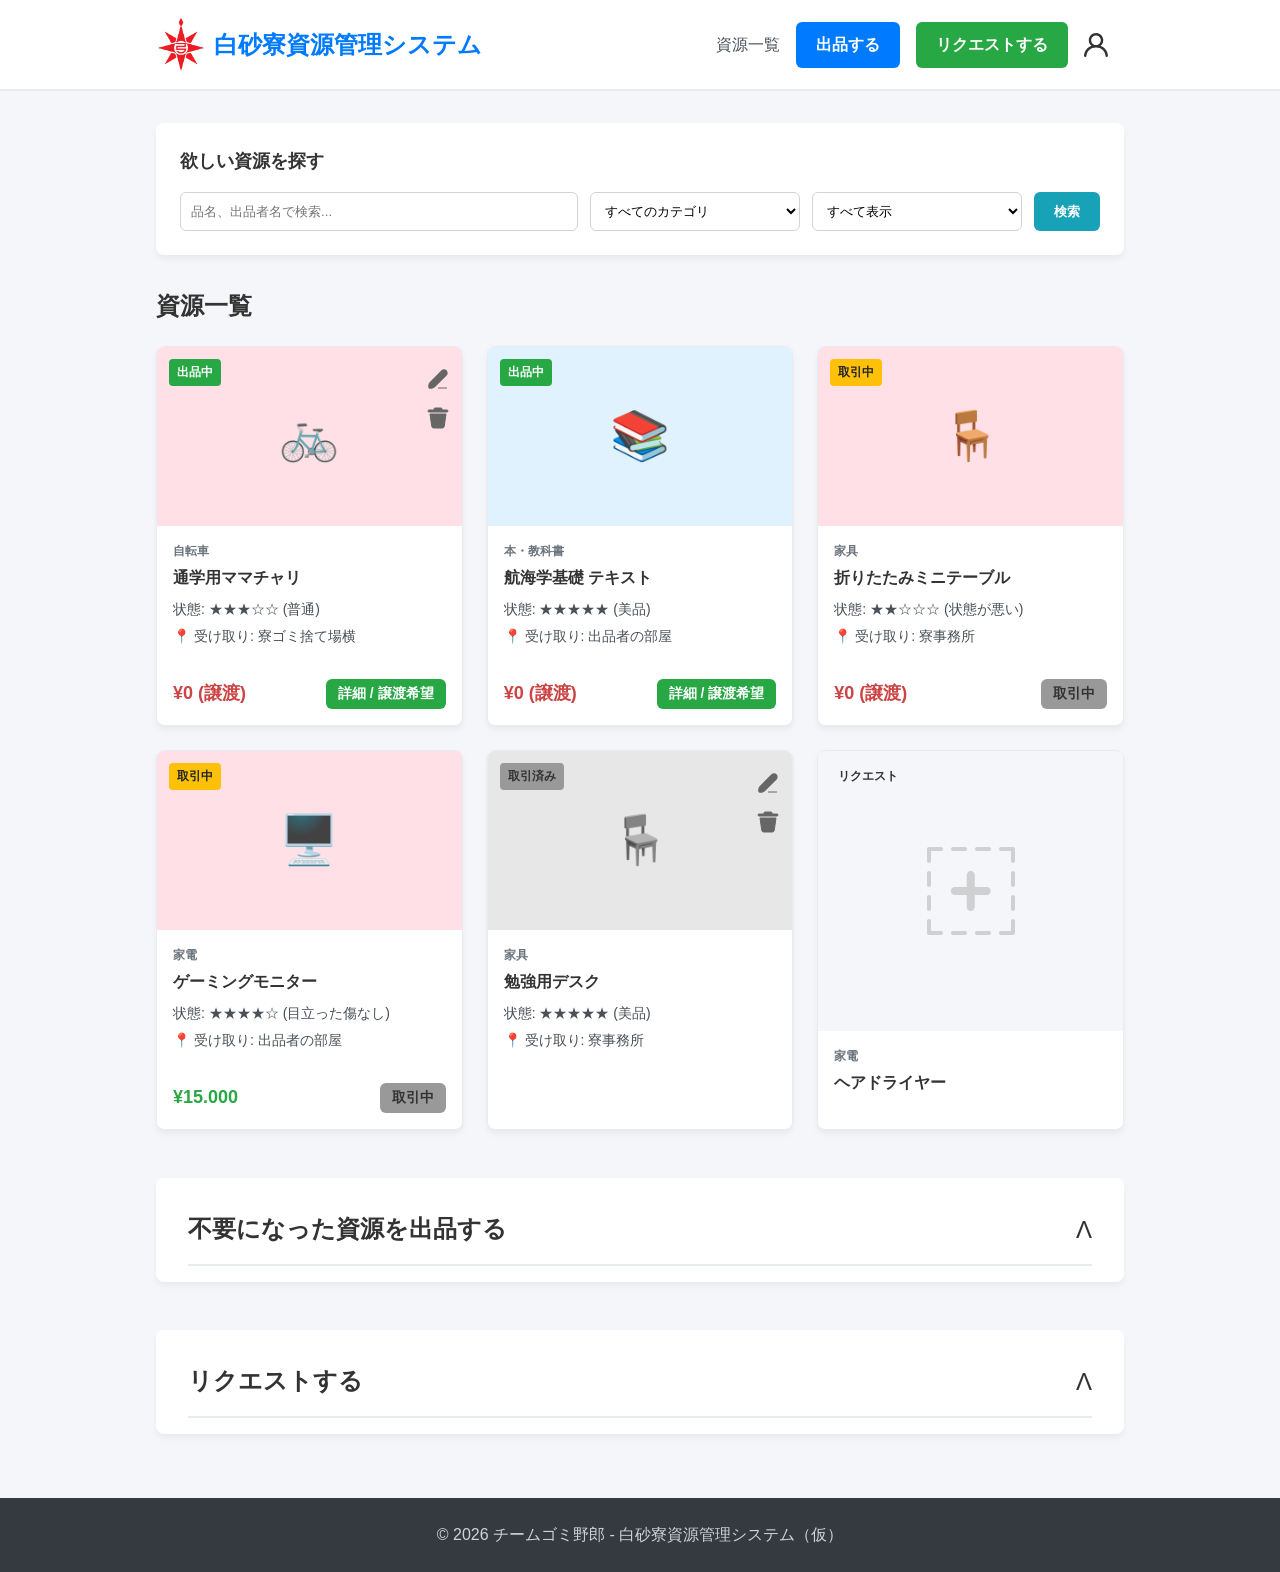
==== commit 97ac0867: "ボタン・アイテムのテキスト修正" ====
--- a/Pages/main.html
+++ b/Pages/main.html
@@ -191,8 +191,8 @@
                     </div>
                     <!-- <div class="product-img-placeholder" style="background-color: #fef3c7; color: #d97706;">🪑</div> -->
                     <div class="product-info">
-                        <span class="product-category">家具</span>
-                        <h3 class="product-title">折りたたみミニテーブル</h3>
+                        <span class="product-category">家電</span>
+                        <h3 class="product-title">ヘアドライヤー</h3>
                     </div>
                 </div>
 
@@ -315,7 +315,7 @@
                             <textarea class="form-control text-area" rows="4" placeholder="リクエストの詳細や必要事項などがあれば記入してください。"></textarea>
                         </div>
 
-                        <button type="submit" class="btn btn-primary btn-block">この資源を出品する</button>
+                        <button type="submit" class="btn btn-primary btn-block">この資源をリクエストする</button>
                         <br>
                     </form>
                 </div>
--- a/Pages/style.css
+++ b/Pages/style.css
@@ -157,15 +157,12 @@
     margin: 0 auto;
     padding: 16px;
     display: flex;
-    justify-content:flex-end;
+    justify-content: space-between;
     align-items: center;
 }
 
 .header-banner {
-    position: absolute;
-    width: 1000px;
-    left: 50%;
-    transform: translate(calc(-50% + 24px));
+    width: 400px;
     display: flex;
     align-items: center;
     gap: 8px;
@@ -267,6 +264,7 @@
 .product-card {
     background-color: #fff;
     border-radius: 8px;
+    height: 380px;
     overflow: hidden;
     box-shadow: 0 4px 6px rgba(0,0,0,0.05);
     position: relative;
@@ -360,7 +358,7 @@
 }
 
 .product-card-request .product-info {
-    height: 60px
+    height: 60px;
 }
 
 .product-img-container {
@@ -490,6 +488,7 @@
 
 .text-area {
     resize: vertical;
+    line-height: 2cap;
 }
 
 .container-generic {
@@ -529,10 +528,6 @@
    レスポンシブ対応 (スマートフォン用)
    ========================================== */
 @media (max-width: 600px) {
-    .header-container {
-        flex-direction: column;
-        gap: 12px;
-    }
     .search-form {
         flex-direction: column;
     }
@@ -546,4 +541,15 @@
     .form-section {
         padding: 16px;
     }
+}
+
+@media (max-width: 860px) {
+    .header-container {
+        flex-direction: column;
+        gap: 12px;
+    }
+
+    .header-banner {
+        justify-content: center;
+    }
 }
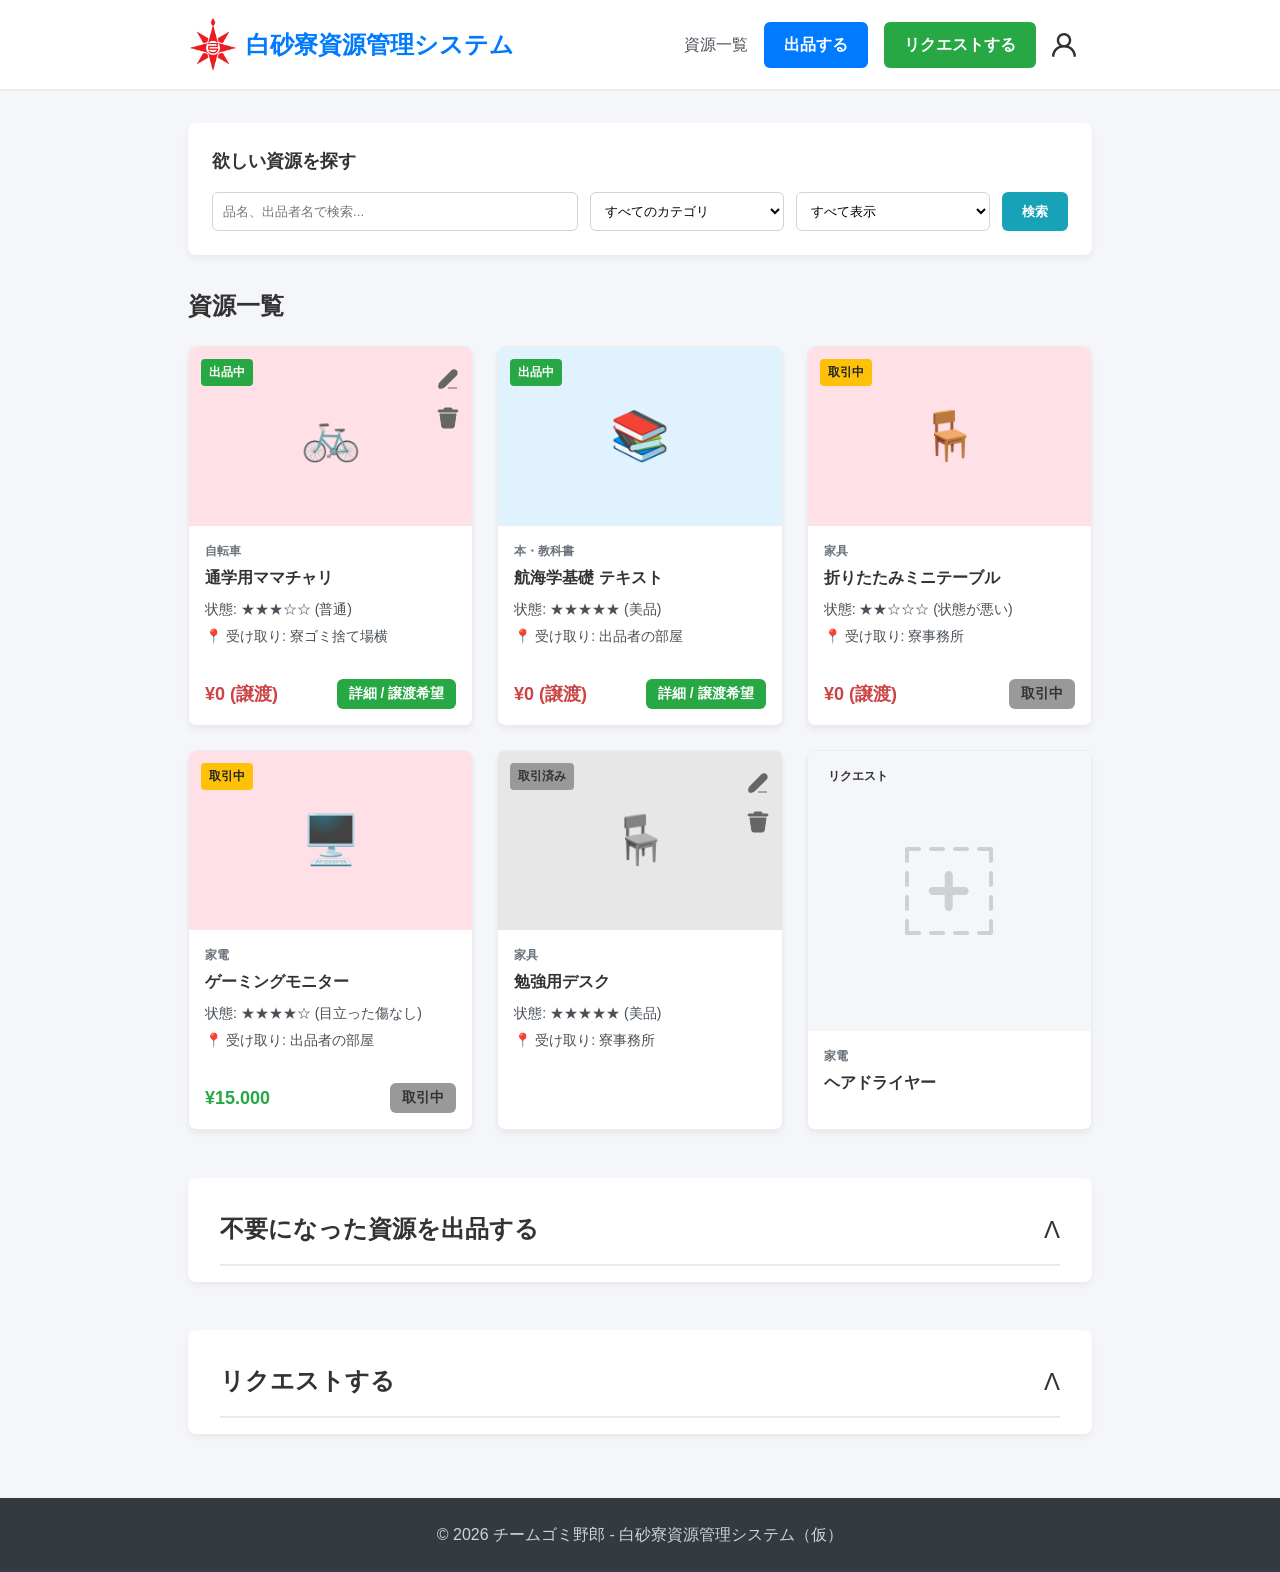
==== commit 6c1bd1dc: "CSSにアニメーションシステムを追加、商品カードに出現アニメーションを実装" ====
--- a/Pages/main.html
+++ b/Pages/main.html
@@ -71,7 +71,7 @@
             <div class="products-grid">
                 
                 <!-- 商品カード 1 -->
-                <div class="product-card product-card-available">
+                <div class="product-card product-card-available animation-doubletime animation-delaycontroller generic-appear-fade">
                     <div class="product-badge">出品中</div>
                     <div class="product-owner-actions">
                         <div class="btn-svg btn-edit">
@@ -101,7 +101,7 @@
                 </div>
 
                 <!-- 商品カード 2 -->
-                <div class="product-card product-card-available">
+                <div class="product-card product-card-available animation-doubletime animation-delaycontroller generic-appear-fade">
                     <div class="product-badge">出品中</div>
                     <div class="product-img-container">
                         <div class="product-img-placeholder" style="background-color: #e0f2fe; color: #0284c7;">📚</div>
@@ -119,7 +119,7 @@
                 </div>
 
                 <!-- 商品カード 3 -->
-                <div class="product-card product-card-trading">
+                <div class="product-card product-card-trading animation-doubletime animation-delaycontroller generic-appear-fade">
                     <div class="product-badge">取引中</div>
                     <div class="product-img-container">
                         <div class="product-img-placeholder" style="background-color: #ffe0e6; color: #d97706;">🪑</div>
@@ -136,7 +136,7 @@
                     </div>
                 </div>
 
-                <div class="product-card product-card-trading">
+                <div class="product-card product-card-trading animation-doubletime animation-delaycontroller generic-appear-fade">
                     <div class="product-badge">取引中</div>
                     <div class="product-img-container">
                         <div class="product-img-placeholder" style="background-color: #ffe0e6; color: #d97706;">🖥️</div>
@@ -153,7 +153,7 @@
                     </div>
                 </div>
 
-                <div class="product-card product-card-taken">
+                <div class="product-card product-card-taken animation-doubletime animation-delaycontroller generic-appear-fade">
                     <div class="product-badge">取引済み</div>
                     <div class="product-owner-actions">
                         <div class="btn-svg btn-edit">
@@ -179,7 +179,7 @@
                     </div>
                 </div>
 
-                <div class="product-card product-card-request">
+                <div class="product-card product-card-request animation-doubletime animation-delaycontroller generic-appear-fade">
                     <div class="product-badge">リクエスト</div>
                     <div class="product-img-container">
                         <div class="product-img-placeholder" style="background-color: #ffe0e6; color: #d97706;">
@@ -335,12 +335,16 @@
         const productsSection = document.querySelector(".products-section");
 
         const forms = document.querySelectorAll(".form-section");
+
+        const productCards = document.querySelectorAll(".product-card");
         
         const sellSectionGotoButton = document.querySelector("#button-goto-sell-section");
         const productListGotoButton = document.querySelector("#button-goto-product-list");
         const requestSectionGotoButton = document.querySelector("#button-goto-request-section");
 
         const headerHeight = parseInt(window.getComputedStyle(headerContainer).getPropertyValue("height"));
+
+        var productCardIndex = 0;
         
         sellSectionGotoButton.addEventListener("click", () => {
             const scrollCoord = sellSection.getBoundingClientRect().top + window.scrollY - headerHeight - (window.innerHeight * 0.025);
@@ -379,6 +383,12 @@
                 containerItem.classList.toggle("expand");
             });
         });
+
+        productCards.forEach(element => {
+            element.style.setProperty("--delay", `${productCardIndex * 0.25}s`);
+            console.log(`${productCardIndex * 0.1}s`);
+            productCardIndex++;
+        });
     </script>
 </body>
 </html>
--- a/Pages/style.css
+++ b/Pages/style.css
@@ -19,6 +19,82 @@
     transition-timing-function: cubic-bezier(0.3 , 0, 0.15, 1);
 }
 
+.animation-default {
+    --transition-time: 0.4s;
+    transition: all 0.4s cubic-bezier(0.3 , 0, 0.15, 1);
+}
+
+.animation-halftime {
+    --transition-time: 0.2s;
+    transition: all 0.2s cubic-bezier(0.3 , 0, 0.15, 1);
+}
+
+.animation-doubletime {
+    --transition-time: 0.8s;
+    transition: all 0.8s cubic-bezier(0.3 , 0, 0.15, 1);
+}
+
+.animation-delaycontroller {
+    --delay: 0s;
+}
+
+.generic-fade {
+    opacity: 0;
+    animation: var(--transition-time, 1s) fadeIn cubic-bezier(0.3 , 0, 0.15, 1) forwards;
+    animation-delay: var(--delay);
+}
+
+.generic-appear {
+    animation: var(--transition-time, 1s) cubic-bezier(0.3 , 0, 0.15, 1) appearSelfheight;
+    animation-delay: var(--delay);
+}
+
+.generic-appear-fade {
+    opacity: 0;
+    animation: var(--transition-time, 1s) cubic-bezier(0.3 , 0, 0.15, 1) appearSelfheight, var(--transition-time, 1s) cubic-bezier(0.3 , 0, 0.15, 1) fadeIn forwards;
+    animation-delay: var(--delay);
+}
+
+@keyframes fadeIn {
+    0% {
+        opacity: 0;
+    }
+
+    100% {
+        opacity: 1;
+    }
+}
+
+@keyframes fadeOut {
+    0% {
+        opacity: 1;
+    }
+
+    100% {
+        opacity: 0;
+    }
+}
+
+@keyframes appearSelfheight {
+    0% {
+        transform: translate(0, var(--animation-height));
+    }
+
+    100% {
+        transform: translate(0, 0);
+    }
+}
+
+@keyframes disappearSelfheight {
+    0% {
+        transform: translate(0, 0);
+    }
+
+    100% {
+        transform: translate(0, var(--animation-height));
+    }
+}
+
 body {
     font-family: 'Helvetica Neue', Arial, sans-serif;
     background-color: #f4f6f9;
@@ -32,7 +108,7 @@
 .main-container {
     max-width: 1000px;
     margin: 32px auto;
-    padding: 0 16px;
+    padding: 0 48px;
 }
 
 /* ==========================================
@@ -155,7 +231,7 @@
 .header-container {
     max-width: 1000px;
     margin: 0 auto;
-    padding: 16px;
+    padding: 16px 48px;
     display: flex;
     justify-content: space-between;
     align-items: center;
@@ -273,6 +349,7 @@
     flex-direction: column;
     user-select: none;
     transition: 0.2s;
+    --animation-height: 10%;
 }
 
 .product-card:hover {
@@ -527,7 +604,7 @@
 /* ==========================================
    レスポンシブ対応 (スマートフォン用)
    ========================================== */
-@media (max-width: 600px) {
+@media (max-width: 770px) {
     .search-form {
         flex-direction: column;
     }
@@ -543,7 +620,7 @@
     }
 }
 
-@media (max-width: 860px) {
+@media (max-width: 920px) {
     .header-container {
         flex-direction: column;
         gap: 12px;
@@ -552,4 +629,14 @@
     .header-banner {
         justify-content: center;
     }
+}
+
+@media (max-width: 530px) {
+    .nav {
+        flex-direction: column;
+    }
+
+    .btn-profile {
+        margin: 0 !important;
+    }
 }
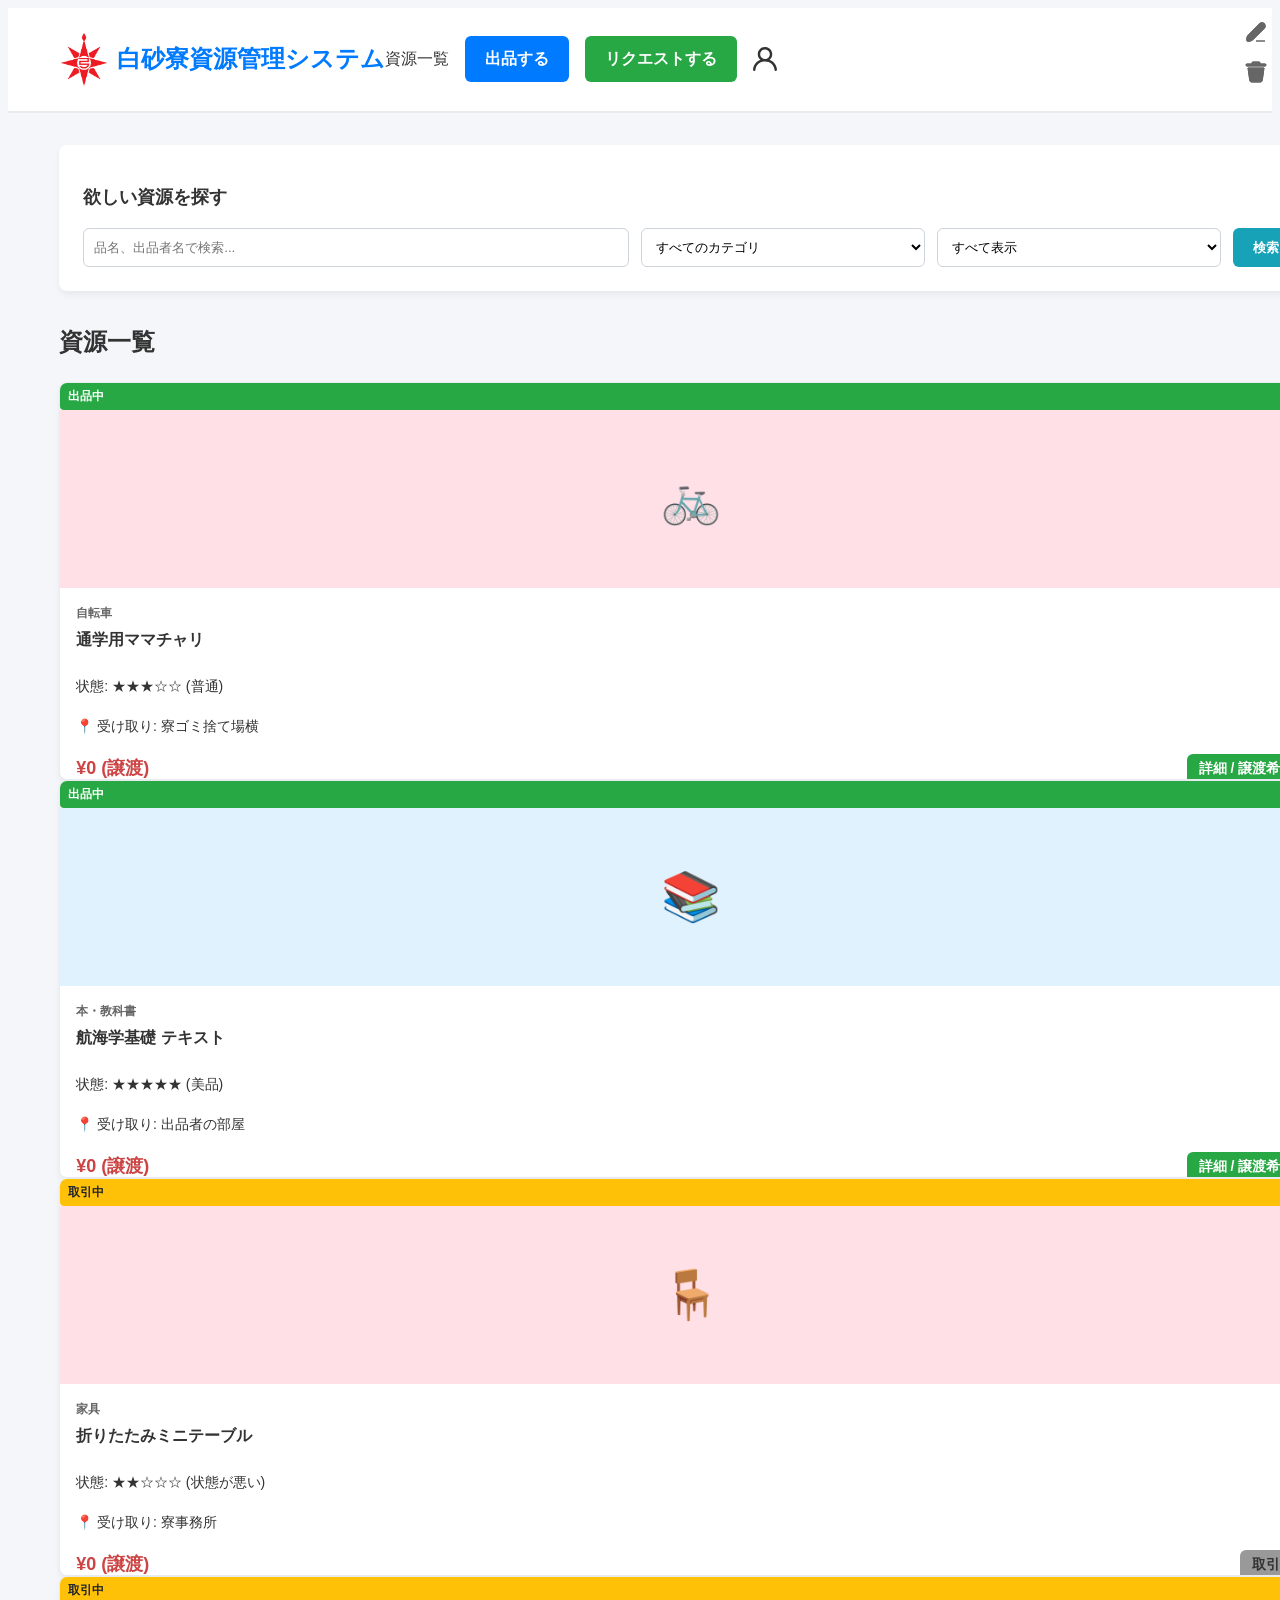
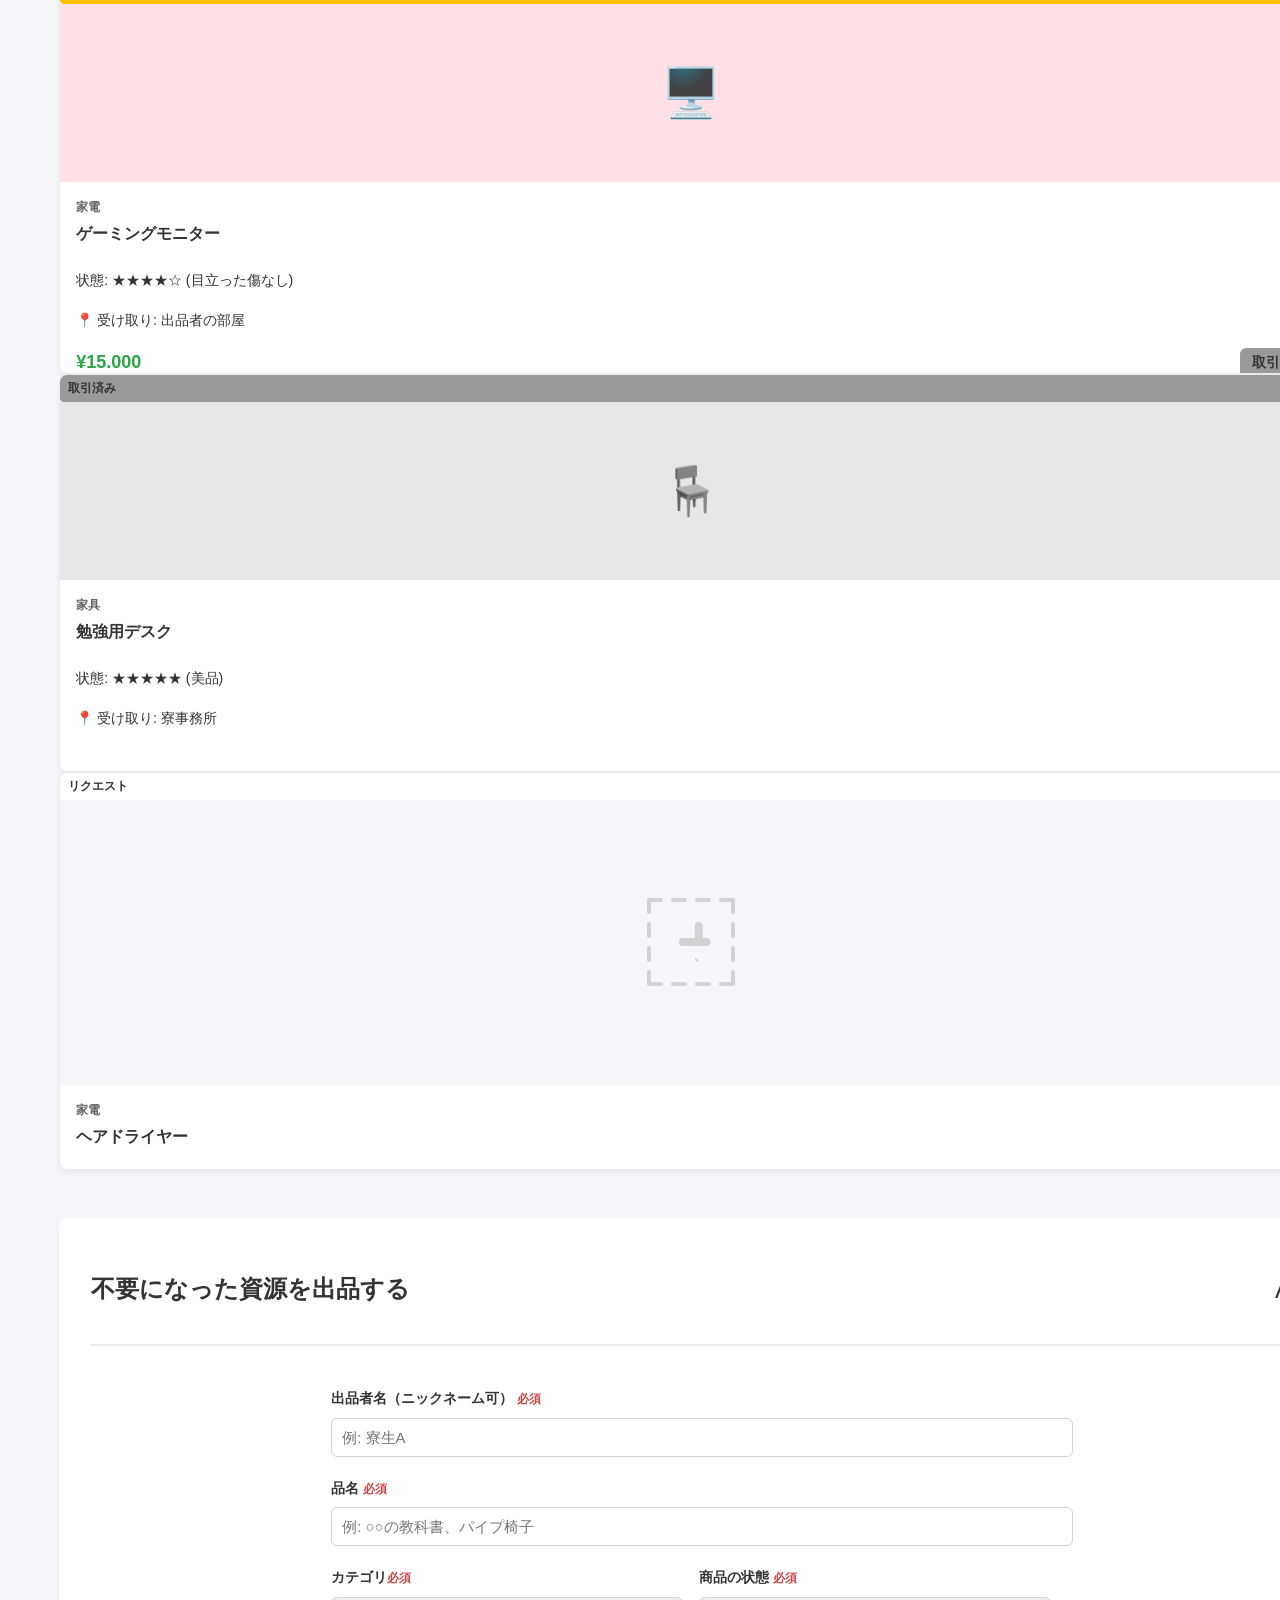
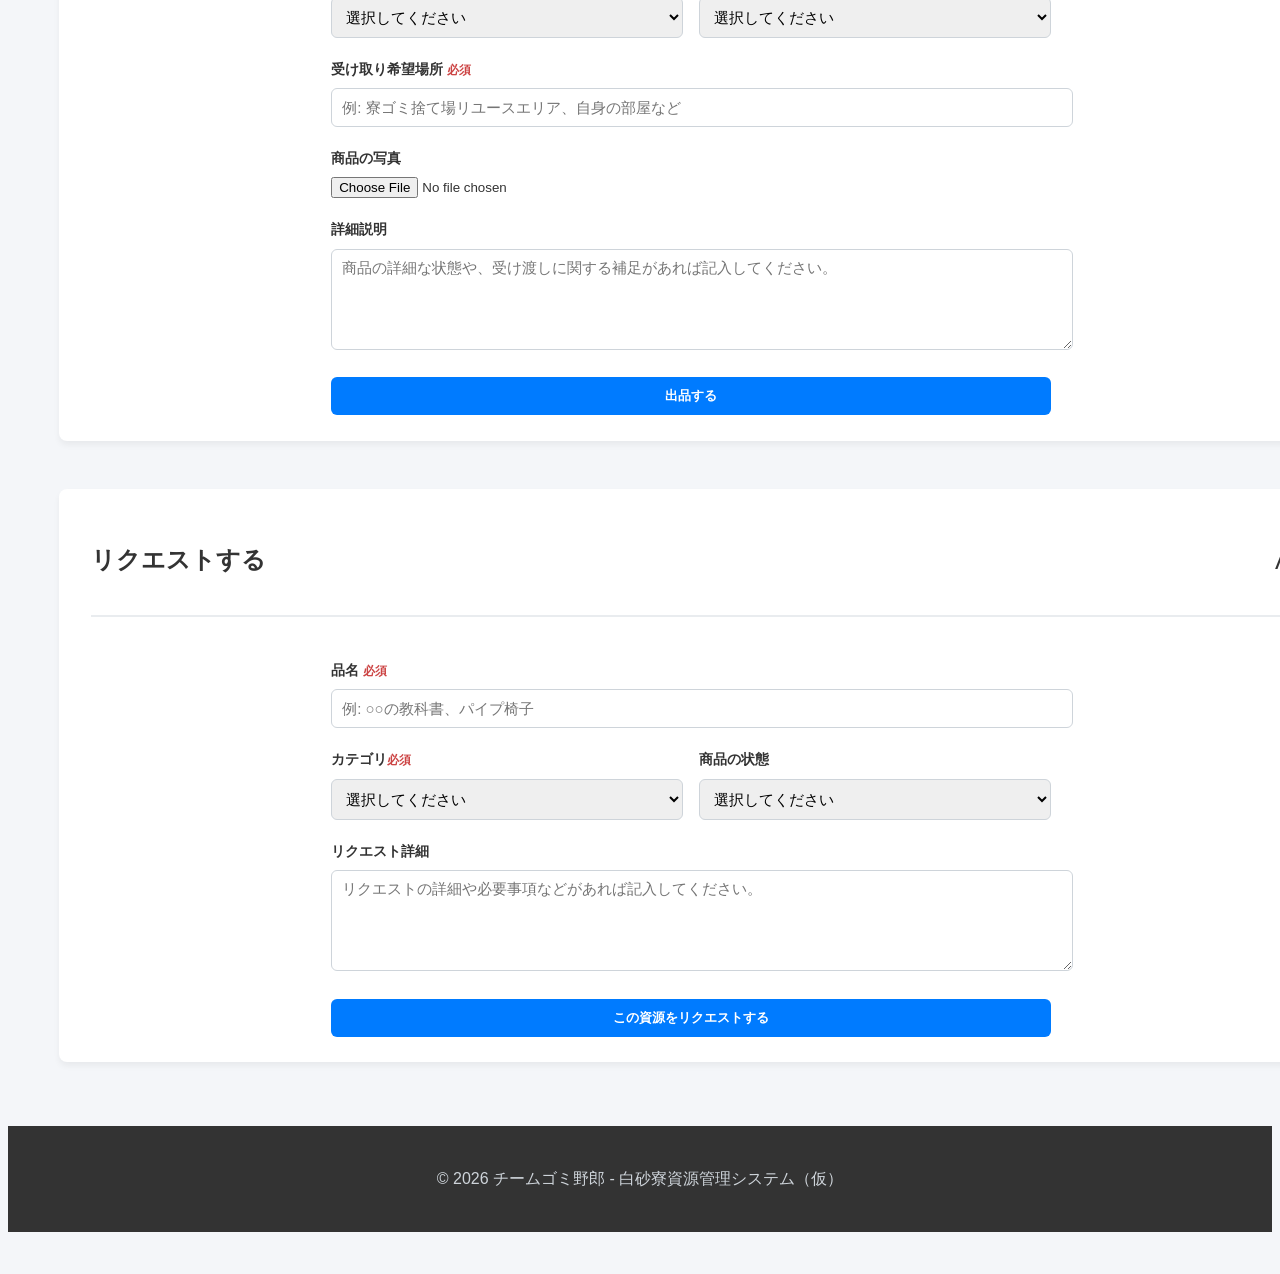
==== commit 92474c26: "chore: initialize database project and add UI scripts" ====
--- a/Pages/main.html
+++ b/Pages/main.html
@@ -3,46 +3,51 @@
 <head>
     <meta charset="UTF-8">
     <meta name="viewport" content="width=device-width, initial-scale=1.0">
-    <title>白砂寮資源管理システム（仮）</title>
+    <title>白砂寮資源管理システム</title>
+    <!-- 【解説】外部のCSSファイルを読み込むタグ。これがないとデザインが適用されない -->
+    <!-- 【入力】 <link rel="stylesheet" href="style.css"> -->
     <link rel="stylesheet" href="style.css">
+
 </head>
 <body>
 
-    <!-- ヘッダー -->
+    <!-- 【解説】画面上部の固定バー全体。<header>タグにクラス名"header"をつけてCSSでデザインする -->
+    <!-- 【入力】 <header class="header"> -->
     <header class="header">
         <div class="header-container">
             <div class="header-banner">
-                <img src="../Resources/Images/YugeLogo.png" width="50px">
+                <img src="../Resources/Images/YugeLogo.png" width="50px" alt="白砂寮ロゴ">
                 <h1 class="logo">白砂寮資源管理システム</h1>
             </div>
+            <!-- 【解説】ナビゲーションメニュー。id名はJavaScript(script.js)がボタンを特定するために使う -->
             <nav class="nav">
                 <span id="button-goto-product-list" class="nav-link">資源一覧</span>
-                <span id="button-goto-sell-section" class="btn btn-primary">出品する</span>
+                <span id="button-goto-request-section" class="btn btn-primary">出品する</span>
+
                 <span id="button-goto-request-section" class="btn btn-secondary">リクエストする</span>
                 <a style="height: 24px;" href="profile.html">
                     <svg width="24px" class="btn-svg btn-profile" style="margin-right: 16px;" viewBox="0 0 20 20" version="1.1" xmlns="http://www.w3.org/2000/svg" xmlns:xlink="http://www.w3.org/1999/xlink">
                         <g id="Page-1" stroke="none" stroke-width="1" fill-rule="evenodd">
                             <g id="Dribbble-Light-Preview" transform="translate(-180.000000, -2159.000000)">
                                 <g id="icons" transform="translate(56.000000, 160.000000)">
-                                    <path d="M134,2008.99998 C131.783496,2008.99998 129.980955,2007.20598 129.980955,2004.99998 C129.980955,2002.79398 131.783496,2000.99998 134,2000.99998 C136.216504,2000.99998 138.019045,2002.79398 138.019045,2004.99998 C138.019045,2007.20598 136.216504,2008.99998 134,2008.99998 M137.775893,2009.67298 C139.370449,2008.39598 140.299854,2006.33098 139.958235,2004.06998 C139.561354,2001.44698 137.368965,1999.34798 134.722423,1999.04198 C131.070116,1998.61898 127.971432,2001.44898 127.971432,2004.99998 C127.971432,2006.88998 128.851603,2008.57398 130.224107,2009.67298 C126.852128,2010.93398 124.390463,2013.89498 124.004634,2017.89098 C123.948368,2018.48198 124.411563,2018.99998 125.008391,2018.99998 C125.519814,2018.99998 125.955881,2018.61598 126.001095,2018.10898 C126.404004,2013.64598 129.837274,2010.99998 134,2010.99998 C138.162726,2010.99998 141.595996,2013.64598 141.998905,2018.10898 C142.044119,2018.61598 142.480186,2018.99998 142.991609,2018.99998 C143.588437,2018.99998 144.051632,2018.48198 143.995366,2017.89098 C143.609537,2013.89498 141.147872,2010.93398 137.775893,2009.67298" id="profile-[#1341]">
-
-                    </path>
+                                    <path d="M134,2008.99998 C131.783496,2008.99998 129.980955,2007.20598 129.980955,2004.99998 C129.980955,2002.79398 131.783496,2000.99998 134,2000.99998 C136.216504,2000.99998 138.019045,2002.79398 138.019045,2004.99998 C138.019045,2007.20598 136.216504,2008.99998 134,2008.99998 M137.775893,2009.67298 C139.370449,2008.39598 140.299854,2006.33098 139.958235,2004.06998 C139.561354,2001.44698 137.368965,1999.34798 134.722423,1999.04198 C131.070116,1998.61898 127.971432,2001.44898 127.971432,2004.99998 C127.971432,2006.88998 128.851603,2008.57398 130.224107,2009.67298 C126.852128,2010.93398 124.390463,2013.89498 124.004634,2017.89098 C123.948368,2018.48198 124.411563,2018.99998 125.008391,2018.99998 C125.519814,2018.99998 125.955881,2018.61598 126.001095,2018.10898 C126.404004,2013.64598 129.837274,2010.99998 134,2010.99998 C138.162726,2010.99998 141.595996,2013.64598 141.998905,2018.10898 C142.044119,2018.61598 142.480186,2018.99998 142.991609,2018.99998 C143.588437,2018.99998 144.051632,2018.48198 143.995366,2017.89098 C143.609537,2013.89498 141.147872,2010.93398 137.775893,2009.67298" id="profile-[#1341]"></path>
                                 </g>
                             </g>
                         </g>
                     </svg>
                 </a>
-                
             </nav>
         </div>
     </header>
 
     <main class="main-container">
 
-        <!-- 検索・絞り込みエリア -->
         <section class="search-section">
             <h2>欲しい資源を探す</h2>
             <form class="search-form" onsubmit="return false;">
+            <!-- 【解説】onsubmit="return false;" をつけることで、ボタンを押した時の勝手なページ再読み込みを防ぐ -->
+            <!-- 【入力】 <form class="search-form" onsubmit="return false;"> -->
+
                 <input type="text" placeholder="品名、出品者名で検索..." class="search-input">
                 <select class="search-select">
                     <option value="">すべてのカテゴリ</option>
@@ -65,13 +70,14 @@
             </form>
         </section>
 
-        <!-- 商品一覧エリア -->
         <section id="product-list" class="products-section">
             <h2>資源一覧</h2>
+            <!-- 【解説】CSS Gridを使って、中の商品カードを画面幅に合わせて自動でタイル状に並べる箱 -->
+            <!-- 【入力】 <div class="products-grid"> -->
             <div class="products-grid">
-                
-                <!-- 商品カード 1 -->
-                <div class="product-card product-card-available animation-doubletime animation-delaycontroller generic-appear-fade">
+                <!-- 【解説】商品カード1枚目。product-card-available(出品中)などのクラス名でバッジやボタンの色が変わる -->
+                <!-- 【入力】 <div class="product-card product-card-available animation-doubletime animation-delaycontroller generic-appear-fade"> -->
+                    <div class="product-card product-card-available animation-doubletime animation-delaycontroller generic-appear-fade">
                     <div class="product-badge">出品中</div>
                     <div class="product-owner-actions">
                         <div class="btn-svg btn-edit">
@@ -84,7 +90,7 @@
                             <svg width="24px" height="24px" viewBox="0 0 24 24" xmlns="http://www.w3.org/2000/svg"><path d="M5.755,20.283,4,8H20L18.245,20.283A2,2,0,0,1,16.265,22H7.735A2,2,0,0,1,5.755,20.283ZM21,4H16V3a1,1,0,0,0-1-1H9A1,1,0,0,0,8,3V4H3A1,1,0,0,0,3,6H21a1,1,0,0,0,0-2Z"/></svg>
                         </div>
                     </div>
-                    
+
                     <div class="product-img-container">
                         <div class="product-img-placeholder" style="background-color: #ffe0e6; color: #ff4d6d;">🚲</div>
                     </div>
@@ -100,7 +106,6 @@
                     </div>
                 </div>
 
-                <!-- 商品カード 2 -->
                 <div class="product-card product-card-available animation-doubletime animation-delaycontroller generic-appear-fade">
                     <div class="product-badge">出品中</div>
                     <div class="product-img-container">
@@ -118,7 +123,6 @@
                     </div>
                 </div>
 
-                <!-- 商品カード 3 -->
                 <div class="product-card product-card-trading animation-doubletime animation-delaycontroller generic-appear-fade">
                     <div class="product-badge">取引中</div>
                     <div class="product-img-container">
@@ -166,11 +170,10 @@
                             <svg width="24px" height="24px" viewBox="0 0 24 24" xmlns="http://www.w3.org/2000/svg"><path d="M5.755,20.283,4,8H20L18.245,20.283A2,2,0,0,1,16.265,22H7.735A2,2,0,0,1,5.755,20.283ZM21,4H16V3a1,1,0,0,0-1-1H9A1,1,0,0,0,8,3V4H3A1,1,0,0,0,3,6H21a1,1,0,0,0,0-2Z"/></svg>
                         </div>
                     </div>
-                    
+
                     <div class="product-img-container">
                         <div class="product-img-placeholder" style="background-color: #ffe0e6; color: #d97706;">🪑</div>
                     </div>
-                    <!-- <div class="product-img-placeholder" style="background-color: #fef3c7; color: #d97706;">🪑</div> -->
                     <div class="product-info">
                         <span class="product-category">家具</span>
                         <h3 class="product-title">勉強用デスク</h3>
@@ -185,11 +188,10 @@
                         <div class="product-img-placeholder" style="background-color: #ffe0e6; color: #d97706;">
                             <svg width="128px" height="128px" viewBox="0 0 32 32" version="1.1" xmlns="http://www.w3.org/2000/svg">
                             <title>add</title>
-                            <path d="M26.5 27h-3c-0.276 0-0.5-0.224-0.5-0.5s0.224-0.5 0.5-0.5h2.5v-2.5c0-0.276 0.224-0.5 0.5-0.5 0.275 0 0.5 0.224 0.5 0.5v3c0 0.276-0.225 0.5-0.5 0.5zM26.5 21c-0.276 0-0.5-0.224-0.5-0.5v-3c0-0.276 0.224-0.5 0.5-0.5 0.275 0 0.5 0.224 0.5 0.5v3c0 0.276-0.225 0.5-0.5 0.5zM26.5 15c-0.276 0-0.5-0.224-0.5-0.5v-3c0-0.276 0.224-0.5 0.5-0.5 0.275 0 0.5 0.224 0.5 0.5v3c0 0.276-0.225 0.5-0.5 0.5zM26.5 9c-0.276 0-0.5-0.224-0.5-0.5v-2.5h-2.5c-0.276 0-0.5-0.224-0.5-0.5s0.224-0.5 0.5-0.5h3c0.275 0 0.5 0.224 0.5 0.5v3c0 0.276-0.225 0.5-0.5 0.5zM20.5 27h-3c-0.276 0-0.5-0.224-0.5-0.5s0.224-0.5 0.5-0.5h3c0.275 0 0.5 0.224 0.5 0.5s-0.225 0.5-0.5 0.5zM20.5 6h-3c-0.276 0-0.5-0.224-0.5-0.5s0.224-0.5 0.5-0.5h3c0.275 0 0.5 0.224 0.5 0.5s-0.225 0.5-0.5 0.5zM19.938 15c0.552 0 1 0.447 1 1 0 0.552-0.448 1-1 1h-3v3c0 0.552-0.448 1-1 1-0.553 0-1-0.448-1-1v-3h-3c-0.552 0-1-0.448-1-1 0-0.553 0.447-1 1-1h3v-3c0-0.553 0.447-1 1-1 0.552 0 1 0.447 1 1v3h3zM14.5 6h-3c-0.276 0-0.5-0.224-0.5-0.5s0.224-0.5 0.5-0.5h3c0.275 0 0.5 0.224 0.5 0.5s-0.225 0.5-0.5 0.5zM8.5 27h-3c-0.276 0-0.5-0.224-0.5-0.5v-3c0-0.276 0.224-0.5 0.5-0.5s0.5 0.224 0.5 0.5v2.5h2.5c0.276 0 0.5 0.224 0.5 0.5s-0.224 0.5-0.5 0.5zM8.5 6h-2.5v2.5c0 0.276-0.224 0.5-0.5 0.5s-0.5-0.224-0.5-0.5v-3c0-0.276 0.224-0.5 0.5-0.5h3c0.276 0 0.5 0.224 0.5 0.5s-0.224 0.5-0.5 0.5zM5.5 11c0.276 0 0.5 0.224 0.5 0.5v3c0 0.276-0.224 0.5-0.5 0.5s-0.5-0.224-0.5-0.5v-3c0-0.276 0.224-0.5 0.5-0.5zM5.5 17c0.276 0 0.5 0.224 0.5 0.5v3c0 0.276-0.224 0.5-0.5 0.5s-0.5-0.224-0.5-0.5v-3c0-0.276 0.224-0.5 0.5-0.5zM11.5 26h3c0.275 0 0.5 0.224 0.5 0.5s-0.225 0.5-0.5 0.5h-3c-0.276 0-0.5-0.224-0.5-0.5s0.224-0.5 0.5-0.5z"></path>
+                            <path d="M26.5 27h-3c-0.276 0-0.5-0.224-0.5-0.5s0.224-0.5 0.5-0.5h2.5v-2.5c0-0.276 0.224-0.5 0.5-0.5 0.275 0 0.5 0.224 0.5 0.5v3c0 0.276-0.225 0.5-0.5 0.5zM26.5 21c-0.276 0-0.5-0.224-0.5-0.5v-3c0-0.276 0.224-0.5 0.5-0.5 0.275 0 0.5 0.224 0.5 0.5v3c0 0.276-0.225 0.5-0.5 0.5zM26.5 15c-0.276 0-0.5-0.224-0.5-0.5v-3c0-0.276 0.224-0.5 0.5-0.5 0.275 0 0.5 0.224 0.5 0.5v3c0 0.276-0.225 0.5-0.5 0.5zM26.5 9c-0.276 0-0.5-0.224-0.5-0.5v-2.5h-2.5c-0.276 0-0.5-0.224-0.5-0.5s0.224-0.5 0.5-0.5h3c0.275 0 0.5 0.224 0.5 0.5v3c0 0.276-0.225 0.5-0.5 0.5zM20.5 27h-3c-0.276 0-0.5-0.224-0.5-0.5s0.224-0.5 0.5-0.5h3c0.275 0 0.5 0.224 0.5 0.5s-0.225 0.5-0.5 0.5zM20.5 6h-3c-0.276 0-0.5-0.224-0.5-0.5s0.224-0.5 0.5-0.5h3c0.275 0 0.5 0.224 0.5 0.5s-0.225 0.5-0.5 0.5zM19.938 15c0.552 0 1 0.447 1 1 0 0.552-0.448 1-1 1h-3v3c0.552 0 1 0.448 1 1-0.553 0-1-0.448-1-1v-3h-3c-0.552 0-1-0.448-1-1 0-0.553 0.447-1 1-1h3v-3c0-0.553 0.447-1 1-1 0.552 0 1 0.447 1 1v3h3zM14.5 6h-3c-0.276 0-0.5-0.224-0.5-0.5s0.224-0.5 0.5-0.5h3c0.275 0 0.5 0.224 0.5 0.5s-0.225 0.5-0.5 0.5zM8.5 27h-3c-0.276 0-0.5-0.224-0.5-0.5v-3c0-0.276 0.224-0.5 0.5-0.5s0.5 0.224 0.5 0.5v2.5h2.5c0.276 0 0.5 0.224 0.5 0.5s-0.224 0.5-0.5 0.5zM8.5 6h-2.5v2.5c0 0.276-0.224 0.5-0.5 0.5s-0.5-0.224-0.5-0.5v-3c0-0.276 0.224-0.5 0.5-0.5h3c0.276 0 0.5 0.224 0.5 0.5s-0.224 0.5-0.5 0.5zM5.5 11c0.276 0 0.5 0.224 0.5 0.5v3c0 0.276-0.224 0.5-0.5 0.5s-0.5-0.224-0.5-0.5v-3c0-0.276 0.224-0.5 0.5-0.5zM5.5 17c0.276 0 0.5 0.224 0.5 0.5v3c0 0.276-0.224 0.5-0.5 0.5s-0.5-0.224-0.5-0.5v-3c0-0.276 0.224-0.5 0.5-0.5zM11.5 26h3c0.275 0 0.5 0.224 0.5 0.5s-0.225 0.5-0.5 0.5h-3c-0.276 0-0.5-0.224-0.5-0.5s0.224-0.5 0.5-0.5z"></path>
                             </svg>
                         </div>
                     </div>
-                    <!-- <div class="product-img-placeholder" style="background-color: #fef3c7; color: #d97706;">🪑</div> -->
                     <div class="product-info">
                         <span class="product-category">家電</span>
                         <h3 class="product-title">ヘアドライヤー</h3>
@@ -199,13 +201,16 @@
             </div>
         </section>
 
-        <!-- 出品フォームエリア -->
-        <section id="sell-form" class="form-section">
+        <!-- 【解説】アコーディオン開閉する出品フォームの箱。id="sell-form" をJSが取得してスクロール・開閉する -->
+        <!-- 【入力】 <section id="sell-form" class="form-section"> -->
+            <section id="sell-form" class="form-section">
             <div class="container-generic">
                 <div class="container-header">
                     <h2 class="container-header-title">不要になった資源を出品する</h2>
                     <div class="btn-container-expand">V</div>
                 </div>
+                <!-- 【解説】普段は高さ0(非表示)で、JSで"expand"クラスが付くと開く中身 -->
+                <!-- 【入力】 <div class="container-generic-item"> -->
                 <div class="container-generic-item">
                     <form class="form-container" onsubmit="return false;">
                         <br>
@@ -261,7 +266,7 @@
                             <textarea class="form-control text-area" rows="4" placeholder="商品の詳細な状態や、受け渡しに関する補足があれば記入してください。"></textarea>
                         </div>
 
-                        <button type="submit" class="btn btn-primary btn-block">この資源を出品する</button>
+                        <button type="submit" class="btn btn-primary btn-block">出品する</button>
                         <br>
                     </form>
                 </div>
@@ -324,71 +329,12 @@
 
     </main>
 
-    <!-- フッター -->
     <footer class="footer">
         <p>&copy; 2026 チームゴミ野郎 - 白砂寮資源管理システム（仮）</p>
     </footer>
-    <script>
-        const headerContainer = document.querySelector(".header-container");
-        const sellSection = document.querySelector("#sell-form");
-        const requestSection = document.querySelector("#request-form");
-        const productsSection = document.querySelector(".products-section");
-
-        const forms = document.querySelectorAll(".form-section");
-
-        const productCards = document.querySelectorAll(".product-card");
-        
-        const sellSectionGotoButton = document.querySelector("#button-goto-sell-section");
-        const productListGotoButton = document.querySelector("#button-goto-product-list");
-        const requestSectionGotoButton = document.querySelector("#button-goto-request-section");
-
-        const headerHeight = parseInt(window.getComputedStyle(headerContainer).getPropertyValue("height"));
-
-        var productCardIndex = 0;
-        
-        sellSectionGotoButton.addEventListener("click", () => {
-            const scrollCoord = sellSection.getBoundingClientRect().top + window.scrollY - headerHeight - (window.innerHeight * 0.025);
-            window.scrollTo({top: scrollCoord, behavior: "smooth"});
-
-            const containerExpandIcon = sellSection.querySelector(".btn-container-expand");
-            const containerItem = sellSection.querySelector(".container-generic-item");
-
-            containerExpandIcon.classList.add("expand");
-            containerItem.classList.add("expand");
-        });
-
-        productListGotoButton.addEventListener("click", () => {
-            const scrollCoord = productsSection.getBoundingClientRect().top + window.scrollY - headerHeight - (window.innerHeight * 0.025);
-            window.scrollTo({top: scrollCoord, behavior: "smooth"});
-        });
-
-        requestSectionGotoButton.addEventListener("click", () => {
-            const scrollCoord = requestSection.getBoundingClientRect().top + window.scrollY - headerHeight - (window.innerHeight * 0.025);
-            window.scrollTo({top: scrollCoord, behavior: "smooth"});
-
-            const containerExpandIcon = requestSection.querySelector(".btn-container-expand");
-            const containerItem = requestSection.querySelector(".container-generic-item");
-
-            containerExpandIcon.classList.add("expand");
-            containerItem.classList.add("expand");
-        });
-
-        forms.forEach(element => {
-            const containerHeader = element.querySelector(".container-header");
-            const containerExpandIcon = element.querySelector(".btn-container-expand");
-            const containerItem = element.querySelector(".container-generic-item");
-
-            containerHeader.addEventListener("click", () => {
-                containerExpandIcon.classList.toggle("expand");
-                containerItem.classList.toggle("expand");
-            });
-        });
-
-        productCards.forEach(element => {
-            element.style.setProperty("--delay", `${productCardIndex * 0.25}s`);
-            console.log(`${productCardIndex * 0.1}s`);
-            productCardIndex++;
-        });
-    </script>
+
+    <!-- 【解説】deferをつけることで、HTMLの読み込みがすべて終わってからscript.jsを実行させる（要素が見つからないエラー防止） -->
+    <!-- 【入力】 <script src="script.js" defer></script> -->
+
 </body>
 </html>
--- a/Pages/style.css
+++ b/Pages/style.css
@@ -1,20 +1,39 @@
-/* ==========================================
-   共通・リセット設定
-   ========================================== */
+/* 【解説】全要素(*)の余白をリセットし、paddingやborderを含めた幅計算(border-box)に統一する基本設定 */
+/* 【入力】
 * {
-    box-sizing: border-box; /* サイズ計算のズレを防ぐ */
+    box-sizing: border-box;
     margin: 0;
     padding: 0;
 }
-
+*/
+
+
+/* 【解説】サイト全体で使い回す色やサイズを変数(--変数名)として定義。var(--primary-color)のように呼び出す */
 :root {
-    --available-color: #28a745;
-    --available-color-shaded: #218838;
+    --primary-color: #007bff;
+    --primary-color-shaded: #0056b3;
+    --secondary-color: #28a745;
+    --secondary-color-shaded: #218838;
     --trading-color: #ffc107;
     --trading-color-shaded: #dca70b;
-    --taken-color: #999;
-    --free-color: #C44;
-    --paid-color: #28a745;
+    --search-color: #17a2b8;
+    --search-color-shaded: #138496;
+    --section-background-color: #ced4da;
+    --border-color: #e9ecef;
+    --free-color: var(--red);
+    --paid-color: var(--secondary-color);
+
+    --white: #f4f6f9;
+    --true-white: #fff;
+    --dark-gray: #333;
+    --gray: #666;
+    --light-gray: #999;
+    --red: #c44;
+
+    --page-max-width: 1680px;
+    --page-gutter: clamp(16px, 4vw, 64px);
+
+    /* 【解説】height: 0px から height: auto へのアニメーションを滑らかにする最新CSS機能 */
     interpolate-size: allow-keywords;
     transition-timing-function: cubic-bezier(0.3 , 0, 0.15, 1);
 }
@@ -49,6 +68,7 @@
     animation-delay: var(--delay);
 }
 
+/* 【解説】カードの出現アニメーション。下から少し浮き上がりながら(appearSelfheight)透明度が1になる(fadeIn) */
 .generic-appear-fade {
     opacity: 0;
     animation: var(--transition-time, 1s) cubic-bezier(0.3 , 0, 0.15, 1) appearSelfheight, var(--transition-time, 1s) cubic-bezier(0.3 , 0, 0.15, 1) fadeIn forwards;
@@ -56,64 +76,50 @@
 }
 
 @keyframes fadeIn {
-    0% {
-        opacity: 0;
-    }
-
-    100% {
-        opacity: 1;
-    }
+    0% { opacity: 0; }
+    100% { opacity: 1; }
 }
 
 @keyframes fadeOut {
-    0% {
-        opacity: 1;
-    }
-
-    100% {
-        opacity: 0;
-    }
+    0% { opacity: 1; }
+    100% { opacity: 0; }
 }
 
 @keyframes appearSelfheight {
-    0% {
-        transform: translate(0, var(--animation-height));
-    }
-
-    100% {
-        transform: translate(0, 0);
-    }
+    0% { transform: translate(0, var(--animation-height)); }
+    100% { transform: translate(0, 0); }
 }
 
 @keyframes disappearSelfheight {
-    0% {
-        transform: translate(0, 0);
-    }
-
-    100% {
-        transform: translate(0, var(--animation-height));
-    }
-}
-
+    0% { transform: translate(0, 0); }
+    100% { transform: translate(0, var(--animation-height)); }
+}
+
+/* 【解説】画面のコンテンツが少なくてもフッターを一番下に固定するためのFlexbox設定 */
 body {
     font-family: 'Helvetica Neue', Arial, sans-serif;
-    background-color: #f4f6f9;
-    color: #333;
+    background-color: var(--white);
+    color: var(--dark-gray);
     line-height: 1.6;
-}
-
-/* ==========================================
-   レイアウト・コンテナ
-   ========================================== */
+
+    min-height: 100vh;
+    min-height: 100dvh;
+    /* 【入力】 display: flex; */
+
+    /* 【入力】 flex-direction: column; */
+
+}
+
+/* 【解説】flex: 1 を指定することで、余った縦のスペースをmain-containerがすべて引き受ける */
 .main-container {
-    max-width: 1000px;
+    width: 100%;
+    max-width: var(--page-max-width);
     margin: 32px auto;
-    padding: 0 48px;
-}
-
-/* ==========================================
-   コンポーネント: ボタン
-   ========================================== */
+    padding: 0 var(--page-gutter);
+    /* 【入力】 flex: 1; */
+
+}
+
 .btn {
     display: inline-block;
     padding: 10px 20px;
@@ -129,63 +135,44 @@
 }
 
 .btn-primary {
-    background-color: #007bff;
-    color: #fff;
+    background-color: var(--primary-color);
+    color: var(--true-white);
 }
 
 .btn-primary:hover {
-    background-color: #0056b3;
+    background-color: var(--primary-color-shaded);
 }
 
 .btn-secondary {
-    background-color: #28a745;
-    color: #fff;
+    background-color: var(--secondary-color);
+    color: var(--true-white);
 }
 
 .btn-secondary:hover {
-    background-color: #218838;
+    background-color: var(--secondary-color-shaded);
 }
 
 .btn-search {
-    background-color: #17a2b8;
-    color: #fff;
+    background-color: var(--search-color);
+    color: var(--true-white);
 }
 
 .btn-search:hover {
-    background-color: #138496;
-}
-
-.btn-profile {
-    fill: #333;
-}
-
-.btn-profile:hover {
-    fill: #007bff;
-}
-
-.btn-edit {
-    fill: #666;
-    stroke: #666;
-}
-
-.btn-edit:hover {
-    fill: #999;
-    stroke: #999;
-}
-
-.btn-delete {
-    fill: #666;
-    stroke: #666;
-}
-
-.btn-delete:hover {
-    fill: #C44;
-    stroke: #C44;
-}
+    background-color: var(--search-color-shaded);
+}
+
+.btn-profile { fill: var(--dark-gray); }
+.btn-profile:hover { fill: var(--primary-color); }
+
+.btn-edit { fill: var(--gray); stroke: var(--gray); }
+.btn-edit:hover { fill: var(--light-gray); stroke: var(--light-gray); }
+
+.btn-delete { fill: var(--gray); stroke: var(--gray); }
+.btn-delete:hover { fill: var(--red); stroke: var(--red); }
 
 .btn-disabled {
-    background-color: #ced4da;
-    color: #6c757d;
+    background-color: var(--section-background-color);
+    color: var(--gray);
     cursor: not-allowed;
 }
 
@@ -204,6 +191,7 @@
     transition-duration: 0.2s;
 }
 
+/* 【解説】アコーディオンの「V」矢印。scale(1, -1)で上下反転させ、expandが付くと元(1)に戻る */
 .btn-container-expand {
     --scaleY: -1;
     transform: scale(1, var(--scaleY));
@@ -217,28 +205,30 @@
     --scaleY: 1;
 }
 
-/* ==========================================
-   ヘッダー & フッター
-   ========================================== */
+/* 【解説】position: sticky; top: 0; でスクロールしても画面上部に貼り付くヘッダーを作る */
 .header {
-    background-color: #fff;
-    border-bottom: 2px solid #e9ecef;
-    position: sticky;
-    top: 0;
+    background-color: var(--true-white);
+    border-bottom: 2px solid var(--border-color);
+    /* 【入力】 position: sticky; */
+
+    /* 【入力】 top: 0; */
+
     z-index: 100;
 }
 
+/* 【解説】justify-content: space-between; でロゴを左端、ナビゲーションを右端に配置する */
 .header-container {
-    max-width: 1000px;
+    max-width: var(--page-max-width);
     margin: 0 auto;
-    padding: 16px 48px;
-    display: flex;
-    justify-content: space-between;
+    padding: 16px var(--page-gutter);
+    display: flex;
+    /* 【入力】 justify-content: space-between; */
+
     align-items: center;
 }
 
 .header-banner {
-    width: 400px;
+    width: auto;
     display: flex;
     align-items: center;
     gap: 8px;
@@ -252,7 +242,7 @@
 
 .logo {
     font-size: 20px;
-    color: #007bff;
+    color: var(--primary-color);
     display: inline-block;
 }
 
@@ -263,29 +253,26 @@
 }
 
 .nav-link {
-    color: #495057;
+    color: var(--dark-gray);
     text-decoration: none;
     font-weight: 500;
     user-select: none;
 }
 
 .nav-link:hover {
-    color: #007bff;
+    color: var(--primary-color);
 }
 
 .footer {
     text-align: center;
     padding: 24px;
-    background-color: #343a40;
-    color: #ced4da;
+    background-color: var(--dark-gray);
+    color: var(--section-background-color);
     margin-top: 64px;
 }
 
-/* ==========================================
-   検索セクション
-   ========================================== */
 .search-section {
-    background-color: #fff;
+    background-color: var(--true-white);
     padding: 24px;
     border-radius: 8px;
     box-shadow: 0 4px 6px rgba(0,0,0,0.05);
@@ -307,7 +294,7 @@
     flex: 2;
     min-width: 200px;
     padding: 10px;
-    border: 1px solid #ced4da;
+    border: 1px solid var(--section-background-color);
     border-radius: 6px;
 }
 
@@ -315,14 +302,11 @@
     flex: 1;
     min-width: 150px;
     padding: 10px;
-    border: 1px solid #ced4da;
+    border: 1px solid var(--section-background-color);
     border-radius: 6px;
-    background-color: #fff;
-}
-
-/* ==========================================
-   商品一覧（グリッド）
-   ========================================== */
+    background-color: var(--true-white);
+}
+
 .products-section {
     margin-bottom: 48px;
 }
@@ -331,20 +315,25 @@
     margin-bottom: 20px;
 }
 
+/* 【解説】最小280pxのカードを、画面幅に入るだけ自動で横に並べるレスポンシブなグリッドレイアウト */
 .products-grid {
-    display: grid;
-    grid-template-columns: repeat(auto-fill, minmax(280px, 1fr));
+    /* 【入力】 display: grid; */
+
+    /* 【入力】 grid-template-columns: repeat(auto-fill, minmax(280px, 1fr)); */
+
     gap: 24px;
 }
 
+/* 【解説】position: relative; をつけることで、中のバッジ(.product-badge)をカードの左上基準で配置できる */
 .product-card {
-    background-color: #fff;
+    background-color: var(--true-white);
     border-radius: 8px;
-    height: 380px;
+    height: clamp(360px, 44vh, 480px);
     overflow: hidden;
     box-shadow: 0 4px 6px rgba(0,0,0,0.05);
-    position: relative;
-    border: 1px solid #e9ecef;
+    /* 【入力】 position: relative; */
+
+    border: 1px solid var(--border-color);
     display: flex;
     flex-direction: column;
     user-select: none;
@@ -369,8 +358,10 @@
     margin: 8px 0;
 }
 
+/* 【解説】親要素(.product-card)の左上から12pxの位置に浮遊させるバッジ */
 .product-badge {
-    position: absolute;
+    /* 【入力】 position: absolute; */
+
     top: 12px;
     left: 12px;
     padding: 4px 8px;
@@ -381,18 +372,18 @@
 }
 
 .product-card-available .product-badge {
-    background-color: var(--available-color);
-    color: #fff;
+    background-color: var(--secondary-color);
+    color: var(--true-white);
 }
 
 .product-card-available .btn {
-    background-color: var(--available-color);
-    color: #fff;
+    background-color: var(--secondary-color);
+    color: var(--true-white);
 }
 
 .product-card-available .btn:hover {
-    background-color: var(--available-color-shaded);
-    color: #fff;
+    background-color: var(--secondary-color-shaded);
+    color: var(--true-white);
 }
 
 .product-card-trading .product-badge {
@@ -401,45 +392,44 @@
 }
 
 .product-card-trading .btn {
-    background-color: var(--taken-color);
-    color: #333;
+    background-color: var(--light-gray);
+    color: var(--dark-gray);
     pointer-events: none;
 }
 
 .product-card-taken .product-img-placeholder {
-    /* background-color: #BBB !important; */
     filter: saturate(0);
 }
 
 .product-card-taken .product-badge {
-    background-color: var(--taken-color);
-    color: #333;
+    background-color: var(--light-gray);
+    color: var(--dark-gray);
 }
 
 .product-card-request .product-img-placeholder {
-    background-color: #f4f6f9 !important;
-    color: #6664 !important;
-    fill: #6664;
+    background-color: var(--white) !important;
+    color: color-mix(in srgb, var(--gray) 25%, transparent) !important;
+    fill: color-mix(in srgb, var(--gray) 25%, transparent);
     font-size: 72px;
     font-weight: 100;
     transition: 0.2s;
 }
 
 .product-card-request:hover .product-img-placeholder {
-    color: #6668 !important;
-    fill: #6668;
+    color: color-mix(in srgb, var(--gray) 50%, transparent) !important;
+    fill: color-mix(in srgb, var(--gray) 50%, transparent);
 }
 
 .product-card-request .product-img-container {
-    height: 280px;
+    flex: 0 0 72%;
 }
 
 .product-card-request .product-info {
-    height: 60px;
+    height: auto;
 }
 
 .product-img-container {
-    height: 180px;
+    flex: 0 0 45%;
 }
 
 .product-img-placeholder {
@@ -451,7 +441,8 @@
 }
 
 .product-info {
-    height: 200px;
+    height: auto;
+    min-height: 0;
     padding: 16px;
     display: flex;
     flex-direction: column;
@@ -460,7 +451,7 @@
 
 .product-category {
     font-size: 12px;
-    color: #6c757d;
+    color: var(--gray);
     text-transform: uppercase;
     font-weight: bold;
 }
@@ -472,12 +463,14 @@
 
 .product-status-text, .product-location {
     font-size: 14px;
-    color: #495057;
+    color: var(--dark-gray);
     margin-bottom: 4px;
 }
 
+/* 【解説】margin-top: auto; を使うことで、タイトルの長さに関わらず価格とボタンをカードの一番下に揃える */
 .product-footer {
-    margin-top: auto;
+    /* 【入力】 margin-top: auto; */
+
     padding-top: 12px;
     display: flex;
     justify-content: space-between;
@@ -489,33 +482,19 @@
     font-weight: bold;
 }
 
-.product-price.free {
-    color: var(--free-color);
-}
-
-.product-price.paid {
-    color: var(--paid-color);
-}
-
-/* ==========================================
-   出品フォームセクション
-   ========================================== */
+.product-price.free { color: var(--free-color); }
+.product-price.paid { color: var(--paid-color); }
+
 .form-section {
-    background-color: #fff;
+    background-color: var(--true-white);
     padding: 0 32px;
     margin-bottom: 48px;
     border-radius: 8px;
     box-shadow: 0 4px 6px rgba(0,0,0,0.05);
 }
 
-/* .form-section h2 {
-    margin-bottom: 24px;
-    border-bottom: 2px solid #f4f6f9;
-    padding-bottom: 8px;
-} */
-
 .form-container {
-    max-width: 600px;
+    max-width: 720px;
     margin: 0 auto;
 }
 
@@ -540,7 +519,7 @@
 }
 
 .required {
-    color: #dc3545;
+    color: var(--red);
     font-size: 12px;
     vertical-align: middle;
 }
@@ -548,7 +527,7 @@
 .form-control {
     width: 100%;
     padding: 10px;
-    border: 1px solid #ced4da;
+    border: 1px solid var(--section-background-color);
     border-radius: 6px;
     font-size: 15px;
 }
@@ -574,15 +553,20 @@
     justify-content: center;
 }
 
+/* 【解説】アコーディオンの本体。通常時は高さ0px＋はみ出し非表示(overflow: hidden)で隠しておく */
 .container-generic-item {
     flex: auto;
-    height: 0px;
-    overflow: hidden;
+    /* 【入力】 height: 0px; */
+
+    /* 【入力】 overflow: hidden; */
+
     transition: 0.6s;
 }
 
+/* 【解説】JSで .expand クラスが付与された時の状態。height: auto になり中身が展開される */
 .container-generic-item.expand {
-    height: auto;
+    /* 【入力】 height: auto; */
+
     padding-bottom: 32px;
 }
 
@@ -590,7 +574,7 @@
     display: flex;
     align-items: center;
     justify-content: space-between;
-    border-bottom: 2px solid #e9ecef;
+    border-bottom: 2px solid var(--border-color);
     padding: 32px 0 16px 0;
     margin: 0 0 16px 0;
 }
@@ -599,44 +583,11 @@
     display: inline-block;
 }
 
-
-
-/* ==========================================
-   レスポンシブ対応 (スマートフォン用)
-   ========================================== */
+/* 【解説】レスポンシブ対応：画面幅が770px以下（スマホやタブレット縦向き）の時にレイアウトを縦積みに変更 */
 @media (max-width: 770px) {
     .search-form {
-        flex-direction: column;
+        /* 【入力】 flex-direction: column; */
+
     }
     .form-row {
-        flex-direction: column;
-        gap: 0;
-    }
-    .main-container {
-        margin: 16px auto;
-    }
-    .form-section {
-        padding: 16px;
-    }
-}
-
-@media (max-width: 920px) {
-    .header-container {
-        flex-direction: column;
-        gap: 12px;
-    }
-
-    .header-banner {
-        justify-content: center;
-    }
-}
-
-@media (max-width: 530px) {
-    .nav {
-        flex-direction: column;
-    }
-
-    .btn-profile {
-        margin: 0 !important;
-    }
-}+        flex
--- a/Pages/style.css
+++ b/Pages/style.css
@@ -1,20 +1,39 @@
-/* ==========================================
-   共通・リセット設定
-   ========================================== */
+/* 【解説】全要素(*)の余白をリセットし、paddingやborderを含めた幅計算(border-box)に統一する基本設定 */
+/* 【入力】
 * {
-    box-sizing: border-box; /* サイズ計算のズレを防ぐ */
+    box-sizing: border-box;
     margin: 0;
     padding: 0;
 }
-
+*/
+
+
+/* 【解説】サイト全体で使い回す色やサイズを変数(--変数名)として定義。var(--primary-color)のように呼び出す */
 :root {
-    --available-color: #28a745;
-    --available-color-shaded: #218838;
+    --primary-color: #007bff;
+    --primary-color-shaded: #0056b3;
+    --secondary-color: #28a745;
+    --secondary-color-shaded: #218838;
     --trading-color: #ffc107;
     --trading-color-shaded: #dca70b;
-    --taken-color: #999;
-    --free-color: #C44;
-    --paid-color: #28a745;
+    --search-color: #17a2b8;
+    --search-color-shaded: #138496;
+    --section-background-color: #ced4da;
+    --border-color: #e9ecef;
+    --free-color: var(--red);
+    --paid-color: var(--secondary-color);
+
+    --white: #f4f6f9;
+    --true-white: #fff;
+    --dark-gray: #333;
+    --gray: #666;
+    --light-gray: #999;
+    --red: #c44;
+
+    --page-max-width: 1680px;
+    --page-gutter: clamp(16px, 4vw, 64px);
+
+    /* 【解説】height: 0px から height: auto へのアニメーションを滑らかにする最新CSS機能 */
     interpolate-size: allow-keywords;
     transition-timing-function: cubic-bezier(0.3 , 0, 0.15, 1);
 }
@@ -49,6 +68,7 @@
     animation-delay: var(--delay);
 }
 
+/* 【解説】カードの出現アニメーション。下から少し浮き上がりながら(appearSelfheight)透明度が1になる(fadeIn) */
 .generic-appear-fade {
     opacity: 0;
     animation: var(--transition-time, 1s) cubic-bezier(0.3 , 0, 0.15, 1) appearSelfheight, var(--transition-time, 1s) cubic-bezier(0.3 , 0, 0.15, 1) fadeIn forwards;
@@ -56,64 +76,50 @@
 }
 
 @keyframes fadeIn {
-    0% {
-        opacity: 0;
-    }
-
-    100% {
-        opacity: 1;
-    }
+    0% { opacity: 0; }
+    100% { opacity: 1; }
 }
 
 @keyframes fadeOut {
-    0% {
-        opacity: 1;
-    }
-
-    100% {
-        opacity: 0;
-    }
+    0% { opacity: 1; }
+    100% { opacity: 0; }
 }
 
 @keyframes appearSelfheight {
-    0% {
-        transform: translate(0, var(--animation-height));
-    }
-
-    100% {
-        transform: translate(0, 0);
-    }
+    0% { transform: translate(0, var(--animation-height)); }
+    100% { transform: translate(0, 0); }
 }
 
 @keyframes disappearSelfheight {
-    0% {
-        transform: translate(0, 0);
-    }
-
-    100% {
-        transform: translate(0, var(--animation-height));
-    }
-}
-
+    0% { transform: translate(0, 0); }
+    100% { transform: translate(0, var(--animation-height)); }
+}
+
+/* 【解説】画面のコンテンツが少なくてもフッターを一番下に固定するためのFlexbox設定 */
 body {
     font-family: 'Helvetica Neue', Arial, sans-serif;
-    background-color: #f4f6f9;
-    color: #333;
+    background-color: var(--white);
+    color: var(--dark-gray);
     line-height: 1.6;
-}
-
-/* ==========================================
-   レイアウト・コンテナ
-   ========================================== */
+
+    min-height: 100vh;
+    min-height: 100dvh;
+    /* 【入力】 display: flex; */
+
+    /* 【入力】 flex-direction: column; */
+
+}
+
+/* 【解説】flex: 1 を指定することで、余った縦のスペースをmain-containerがすべて引き受ける */
 .main-container {
-    max-width: 1000px;
+    width: 100%;
+    max-width: var(--page-max-width);
     margin: 32px auto;
-    padding: 0 48px;
-}
-
-/* ==========================================
-   コンポーネント: ボタン
-   ========================================== */
+    padding: 0 var(--page-gutter);
+    /* 【入力】 flex: 1; */
+
+}
+
 .btn {
     display: inline-block;
     padding: 10px 20px;
@@ -129,63 +135,44 @@
 }
 
 .btn-primary {
-    background-color: #007bff;
-    color: #fff;
+    background-color: var(--primary-color);
+    color: var(--true-white);
 }
 
 .btn-primary:hover {
-    background-color: #0056b3;
+    background-color: var(--primary-color-shaded);
 }
 
 .btn-secondary {
-    background-color: #28a745;
-    color: #fff;
+    background-color: var(--secondary-color);
+    color: var(--true-white);
 }
 
 .btn-secondary:hover {
-    background-color: #218838;
+    background-color: var(--secondary-color-shaded);
 }
 
 .btn-search {
-    background-color: #17a2b8;
-    color: #fff;
+    background-color: var(--search-color);
+    color: var(--true-white);
 }
 
 .btn-search:hover {
-    background-color: #138496;
-}
-
-.btn-profile {
-    fill: #333;
-}
-
-.btn-profile:hover {
-    fill: #007bff;
-}
-
-.btn-edit {
-    fill: #666;
-    stroke: #666;
-}
-
-.btn-edit:hover {
-    fill: #999;
-    stroke: #999;
-}
-
-.btn-delete {
-    fill: #666;
-    stroke: #666;
-}
-
-.btn-delete:hover {
-    fill: #C44;
-    stroke: #C44;
-}
+    background-color: var(--search-color-shaded);
+}
+
+.btn-profile { fill: var(--dark-gray); }
+.btn-profile:hover { fill: var(--primary-color); }
+
+.btn-edit { fill: var(--gray); stroke: var(--gray); }
+.btn-edit:hover { fill: var(--light-gray); stroke: var(--light-gray); }
+
+.btn-delete { fill: var(--gray); stroke: var(--gray); }
+.btn-delete:hover { fill: var(--red); stroke: var(--red); }
 
 .btn-disabled {
-    background-color: #ced4da;
-    color: #6c757d;
+    background-color: var(--section-background-color);
+    color: var(--gray);
     cursor: not-allowed;
 }
 
@@ -204,6 +191,7 @@
     transition-duration: 0.2s;
 }
 
+/* 【解説】アコーディオンの「V」矢印。scale(1, -1)で上下反転させ、expandが付くと元(1)に戻る */
 .btn-container-expand {
     --scaleY: -1;
     transform: scale(1, var(--scaleY));
@@ -217,28 +205,30 @@
     --scaleY: 1;
 }
 
-/* ==========================================
-   ヘッダー & フッター
-   ========================================== */
+/* 【解説】position: sticky; top: 0; でスクロールしても画面上部に貼り付くヘッダーを作る */
 .header {
-    background-color: #fff;
-    border-bottom: 2px solid #e9ecef;
-    position: sticky;
-    top: 0;
+    background-color: var(--true-white);
+    border-bottom: 2px solid var(--border-color);
+    /* 【入力】 position: sticky; */
+
+    /* 【入力】 top: 0; */
+
     z-index: 100;
 }
 
+/* 【解説】justify-content: space-between; でロゴを左端、ナビゲーションを右端に配置する */
 .header-container {
-    max-width: 1000px;
+    max-width: var(--page-max-width);
     margin: 0 auto;
-    padding: 16px 48px;
-    display: flex;
-    justify-content: space-between;
+    padding: 16px var(--page-gutter);
+    display: flex;
+    /* 【入力】 justify-content: space-between; */
+
     align-items: center;
 }
 
 .header-banner {
-    width: 400px;
+    width: auto;
     display: flex;
     align-items: center;
     gap: 8px;
@@ -252,7 +242,7 @@
 
 .logo {
     font-size: 20px;
-    color: #007bff;
+    color: var(--primary-color);
     display: inline-block;
 }
 
@@ -263,29 +253,26 @@
 }
 
 .nav-link {
-    color: #495057;
+    color: var(--dark-gray);
     text-decoration: none;
     font-weight: 500;
     user-select: none;
 }
 
 .nav-link:hover {
-    color: #007bff;
+    color: var(--primary-color);
 }
 
 .footer {
     text-align: center;
     padding: 24px;
-    background-color: #343a40;
-    color: #ced4da;
+    background-color: var(--dark-gray);
+    color: var(--section-background-color);
     margin-top: 64px;
 }
 
-/* ==========================================
-   検索セクション
-   ========================================== */
 .search-section {
-    background-color: #fff;
+    background-color: var(--true-white);
     padding: 24px;
     border-radius: 8px;
     box-shadow: 0 4px 6px rgba(0,0,0,0.05);
@@ -307,7 +294,7 @@
     flex: 2;
     min-width: 200px;
     padding: 10px;
-    border: 1px solid #ced4da;
+    border: 1px solid var(--section-background-color);
     border-radius: 6px;
 }
 
@@ -315,14 +302,11 @@
     flex: 1;
     min-width: 150px;
     padding: 10px;
-    border: 1px solid #ced4da;
+    border: 1px solid var(--section-background-color);
     border-radius: 6px;
-    background-color: #fff;
-}
-
-/* ==========================================
-   商品一覧（グリッド）
-   ========================================== */
+    background-color: var(--true-white);
+}
+
 .products-section {
     margin-bottom: 48px;
 }
@@ -331,20 +315,25 @@
     margin-bottom: 20px;
 }
 
+/* 【解説】最小280pxのカードを、画面幅に入るだけ自動で横に並べるレスポンシブなグリッドレイアウト */
 .products-grid {
-    display: grid;
-    grid-template-columns: repeat(auto-fill, minmax(280px, 1fr));
+    /* 【入力】 display: grid; */
+
+    /* 【入力】 grid-template-columns: repeat(auto-fill, minmax(280px, 1fr)); */
+
     gap: 24px;
 }
 
+/* 【解説】position: relative; をつけることで、中のバッジ(.product-badge)をカードの左上基準で配置できる */
 .product-card {
-    background-color: #fff;
+    background-color: var(--true-white);
     border-radius: 8px;
-    height: 380px;
+    height: clamp(360px, 44vh, 480px);
     overflow: hidden;
     box-shadow: 0 4px 6px rgba(0,0,0,0.05);
-    position: relative;
-    border: 1px solid #e9ecef;
+    /* 【入力】 position: relative; */
+
+    border: 1px solid var(--border-color);
     display: flex;
     flex-direction: column;
     user-select: none;
@@ -369,8 +358,10 @@
     margin: 8px 0;
 }
 
+/* 【解説】親要素(.product-card)の左上から12pxの位置に浮遊させるバッジ */
 .product-badge {
-    position: absolute;
+    /* 【入力】 position: absolute; */
+
     top: 12px;
     left: 12px;
     padding: 4px 8px;
@@ -381,18 +372,18 @@
 }
 
 .product-card-available .product-badge {
-    background-color: var(--available-color);
-    color: #fff;
+    background-color: var(--secondary-color);
+    color: var(--true-white);
 }
 
 .product-card-available .btn {
-    background-color: var(--available-color);
-    color: #fff;
+    background-color: var(--secondary-color);
+    color: var(--true-white);
 }
 
 .product-card-available .btn:hover {
-    background-color: var(--available-color-shaded);
-    color: #fff;
+    background-color: var(--secondary-color-shaded);
+    color: var(--true-white);
 }
 
 .product-card-trading .product-badge {
@@ -401,45 +392,44 @@
 }
 
 .product-card-trading .btn {
-    background-color: var(--taken-color);
-    color: #333;
+    background-color: var(--light-gray);
+    color: var(--dark-gray);
     pointer-events: none;
 }
 
 .product-card-taken .product-img-placeholder {
-    /* background-color: #BBB !important; */
     filter: saturate(0);
 }
 
 .product-card-taken .product-badge {
-    background-color: var(--taken-color);
-    color: #333;
+    background-color: var(--light-gray);
+    color: var(--dark-gray);
 }
 
 .product-card-request .product-img-placeholder {
-    background-color: #f4f6f9 !important;
-    color: #6664 !important;
-    fill: #6664;
+    background-color: var(--white) !important;
+    color: color-mix(in srgb, var(--gray) 25%, transparent) !important;
+    fill: color-mix(in srgb, var(--gray) 25%, transparent);
     font-size: 72px;
     font-weight: 100;
     transition: 0.2s;
 }
 
 .product-card-request:hover .product-img-placeholder {
-    color: #6668 !important;
-    fill: #6668;
+    color: color-mix(in srgb, var(--gray) 50%, transparent) !important;
+    fill: color-mix(in srgb, var(--gray) 50%, transparent);
 }
 
 .product-card-request .product-img-container {
-    height: 280px;
+    flex: 0 0 72%;
 }
 
 .product-card-request .product-info {
-    height: 60px;
+    height: auto;
 }
 
 .product-img-container {
-    height: 180px;
+    flex: 0 0 45%;
 }
 
 .product-img-placeholder {
@@ -451,7 +441,8 @@
 }
 
 .product-info {
-    height: 200px;
+    height: auto;
+    min-height: 0;
     padding: 16px;
     display: flex;
     flex-direction: column;
@@ -460,7 +451,7 @@
 
 .product-category {
     font-size: 12px;
-    color: #6c757d;
+    color: var(--gray);
     text-transform: uppercase;
     font-weight: bold;
 }
@@ -472,12 +463,14 @@
 
 .product-status-text, .product-location {
     font-size: 14px;
-    color: #495057;
+    color: var(--dark-gray);
     margin-bottom: 4px;
 }
 
+/* 【解説】margin-top: auto; を使うことで、タイトルの長さに関わらず価格とボタンをカードの一番下に揃える */
 .product-footer {
-    margin-top: auto;
+    /* 【入力】 margin-top: auto; */
+
     padding-top: 12px;
     display: flex;
     justify-content: space-between;
@@ -489,33 +482,19 @@
     font-weight: bold;
 }
 
-.product-price.free {
-    color: var(--free-color);
-}
-
-.product-price.paid {
-    color: var(--paid-color);
-}
-
-/* ==========================================
-   出品フォームセクション
-   ========================================== */
+.product-price.free { color: var(--free-color); }
+.product-price.paid { color: var(--paid-color); }
+
 .form-section {
-    background-color: #fff;
+    background-color: var(--true-white);
     padding: 0 32px;
     margin-bottom: 48px;
     border-radius: 8px;
     box-shadow: 0 4px 6px rgba(0,0,0,0.05);
 }
 
-/* .form-section h2 {
-    margin-bottom: 24px;
-    border-bottom: 2px solid #f4f6f9;
-    padding-bottom: 8px;
-} */
-
 .form-container {
-    max-width: 600px;
+    max-width: 720px;
     margin: 0 auto;
 }
 
@@ -540,7 +519,7 @@
 }
 
 .required {
-    color: #dc3545;
+    color: var(--red);
     font-size: 12px;
     vertical-align: middle;
 }
@@ -548,7 +527,7 @@
 .form-control {
     width: 100%;
     padding: 10px;
-    border: 1px solid #ced4da;
+    border: 1px solid var(--section-background-color);
     border-radius: 6px;
     font-size: 15px;
 }
@@ -574,15 +553,20 @@
     justify-content: center;
 }
 
+/* 【解説】アコーディオンの本体。通常時は高さ0px＋はみ出し非表示(overflow: hidden)で隠しておく */
 .container-generic-item {
     flex: auto;
-    height: 0px;
-    overflow: hidden;
+    /* 【入力】 height: 0px; */
+
+    /* 【入力】 overflow: hidden; */
+
     transition: 0.6s;
 }
 
+/* 【解説】JSで .expand クラスが付与された時の状態。height: auto になり中身が展開される */
 .container-generic-item.expand {
-    height: auto;
+    /* 【入力】 height: auto; */
+
     padding-bottom: 32px;
 }
 
@@ -590,7 +574,7 @@
     display: flex;
     align-items: center;
     justify-content: space-between;
-    border-bottom: 2px solid #e9ecef;
+    border-bottom: 2px solid var(--border-color);
     padding: 32px 0 16px 0;
     margin: 0 0 16px 0;
 }
@@ -599,44 +583,11 @@
     display: inline-block;
 }
 
-
-
-/* ==========================================
-   レスポンシブ対応 (スマートフォン用)
-   ========================================== */
+/* 【解説】レスポンシブ対応：画面幅が770px以下（スマホやタブレット縦向き）の時にレイアウトを縦積みに変更 */
 @media (max-width: 770px) {
     .search-form {
-        flex-direction: column;
+        /* 【入力】 flex-direction: column; */
+
     }
     .form-row {
-        flex-direction: column;
-        gap: 0;
-    }
-    .main-container {
-        margin: 16px auto;
-    }
-    .form-section {
-        padding: 16px;
-    }
-}
-
-@media (max-width: 920px) {
-    .header-container {
-        flex-direction: column;
-        gap: 12px;
-    }
-
-    .header-banner {
-        justify-content: center;
-    }
-}
-
-@media (max-width: 530px) {
-    .nav {
-        flex-direction: column;
-    }
-
-    .btn-profile {
-        margin: 0 !important;
-    }
-}+        flex
